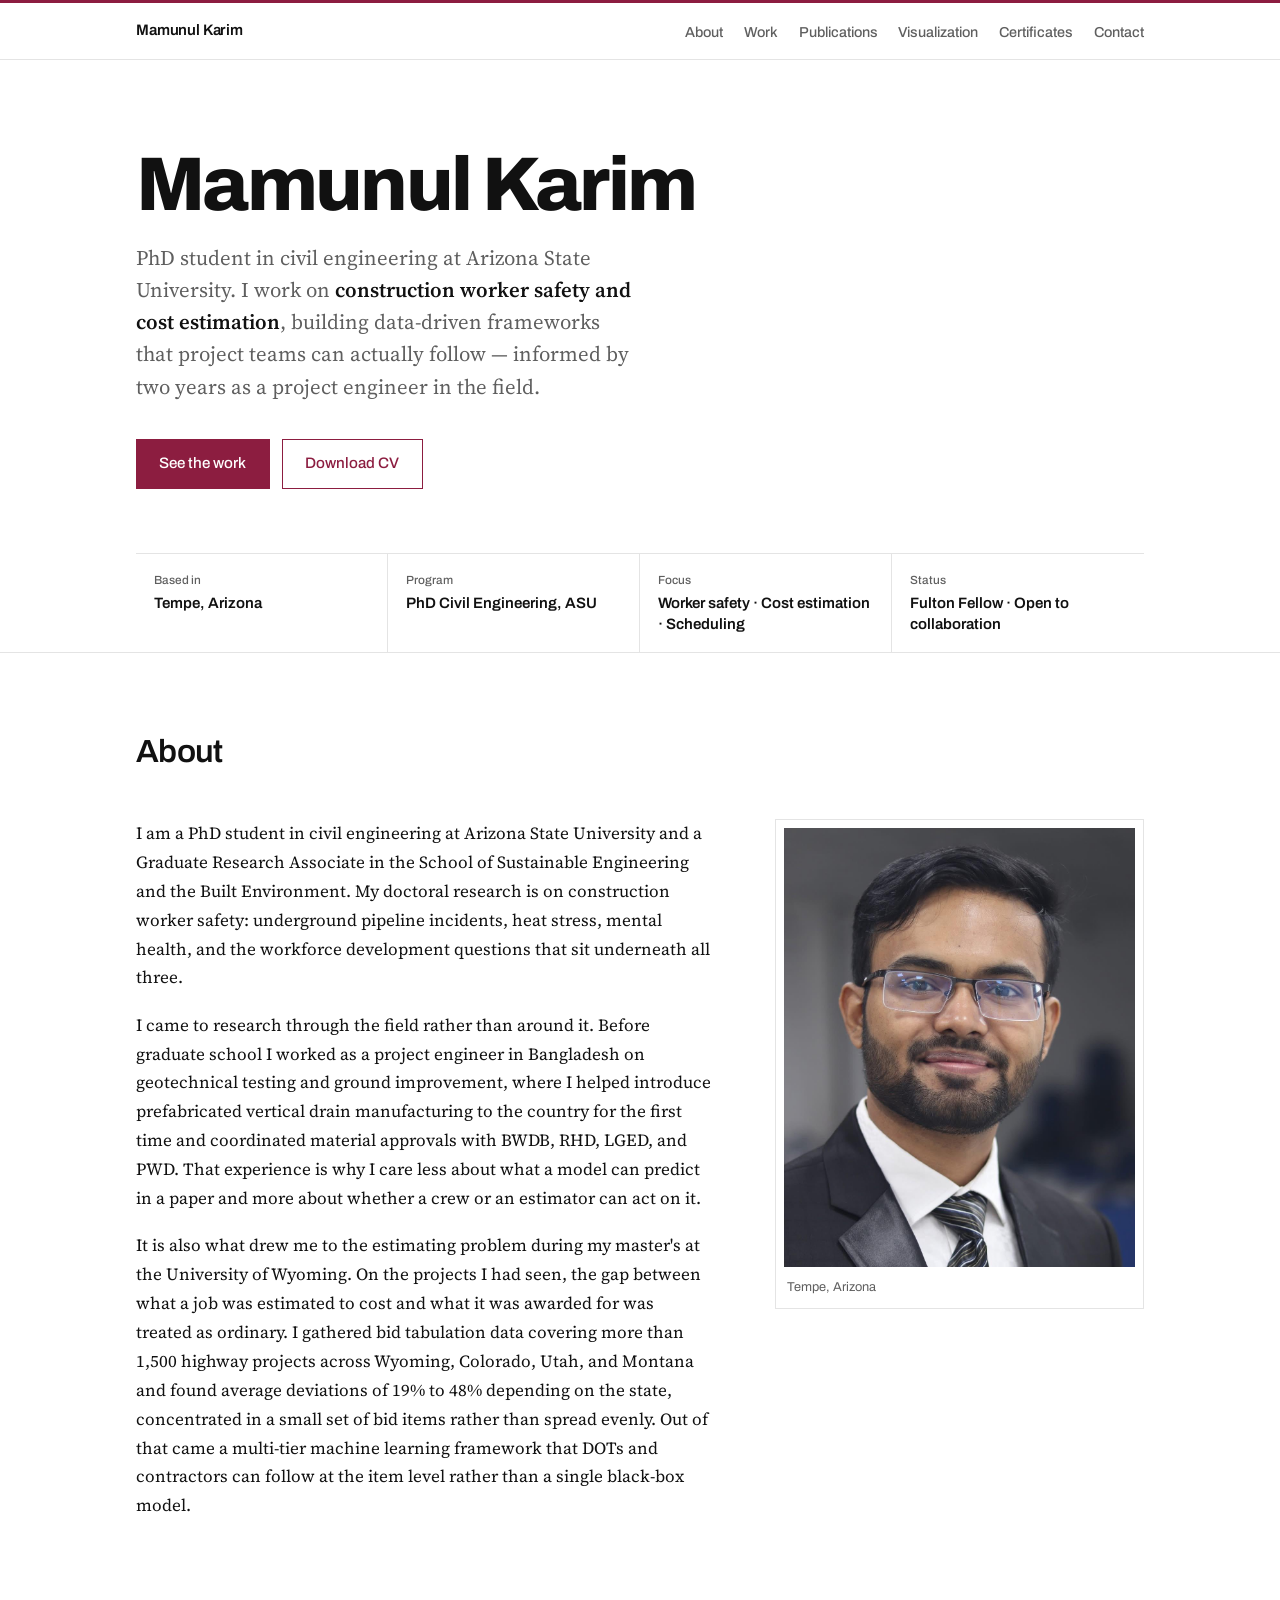
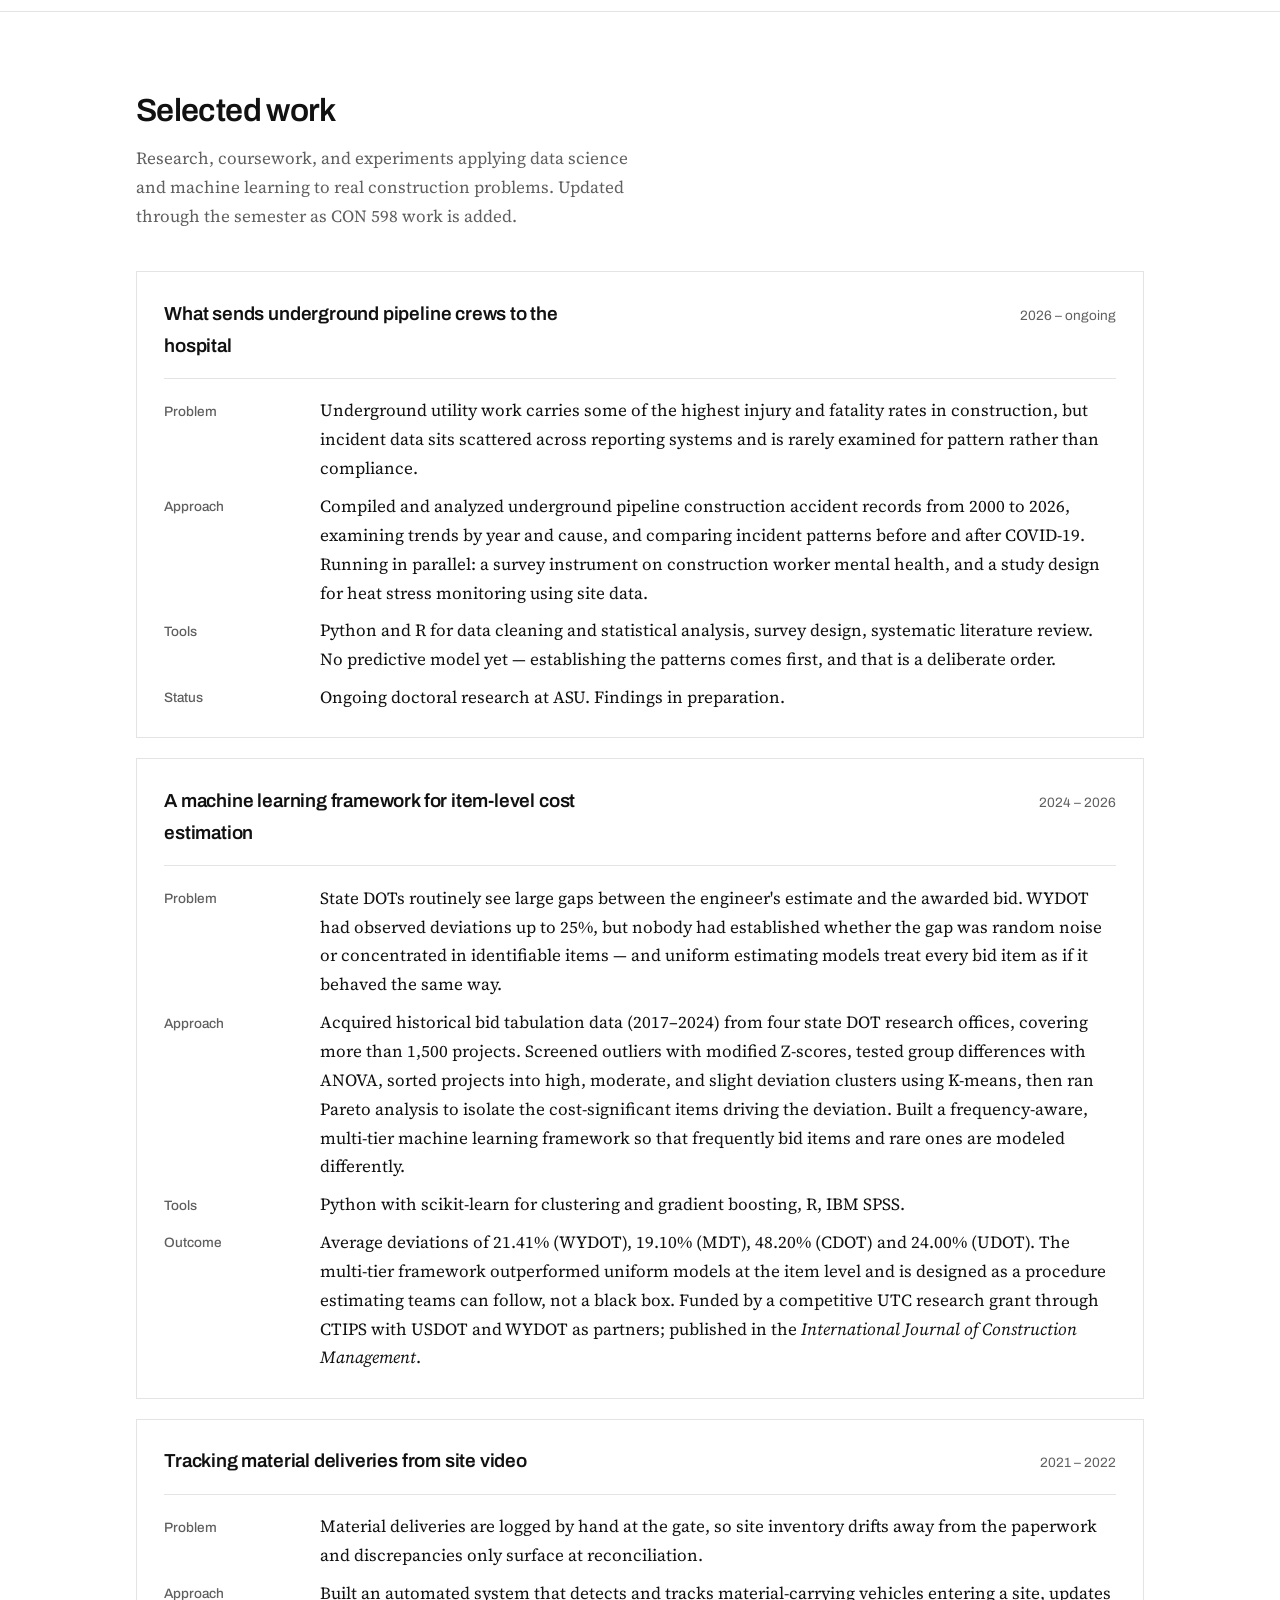
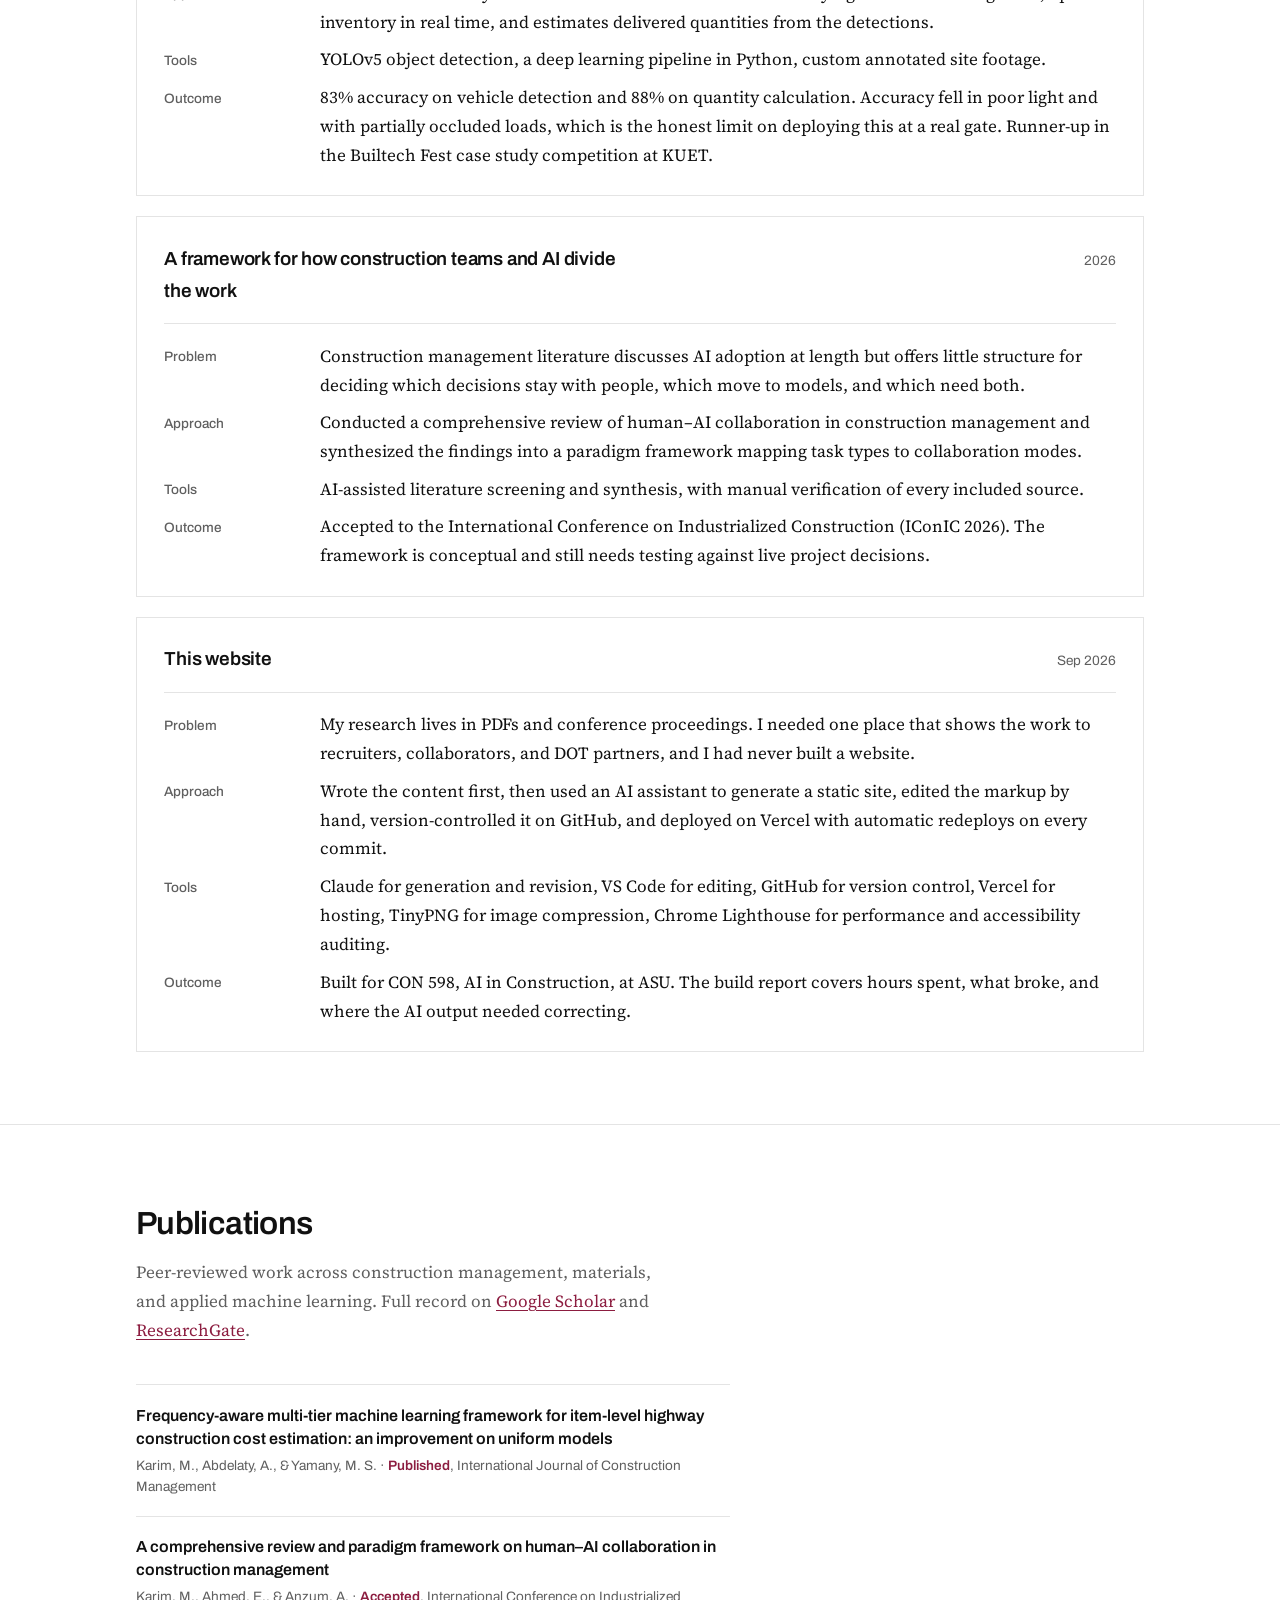
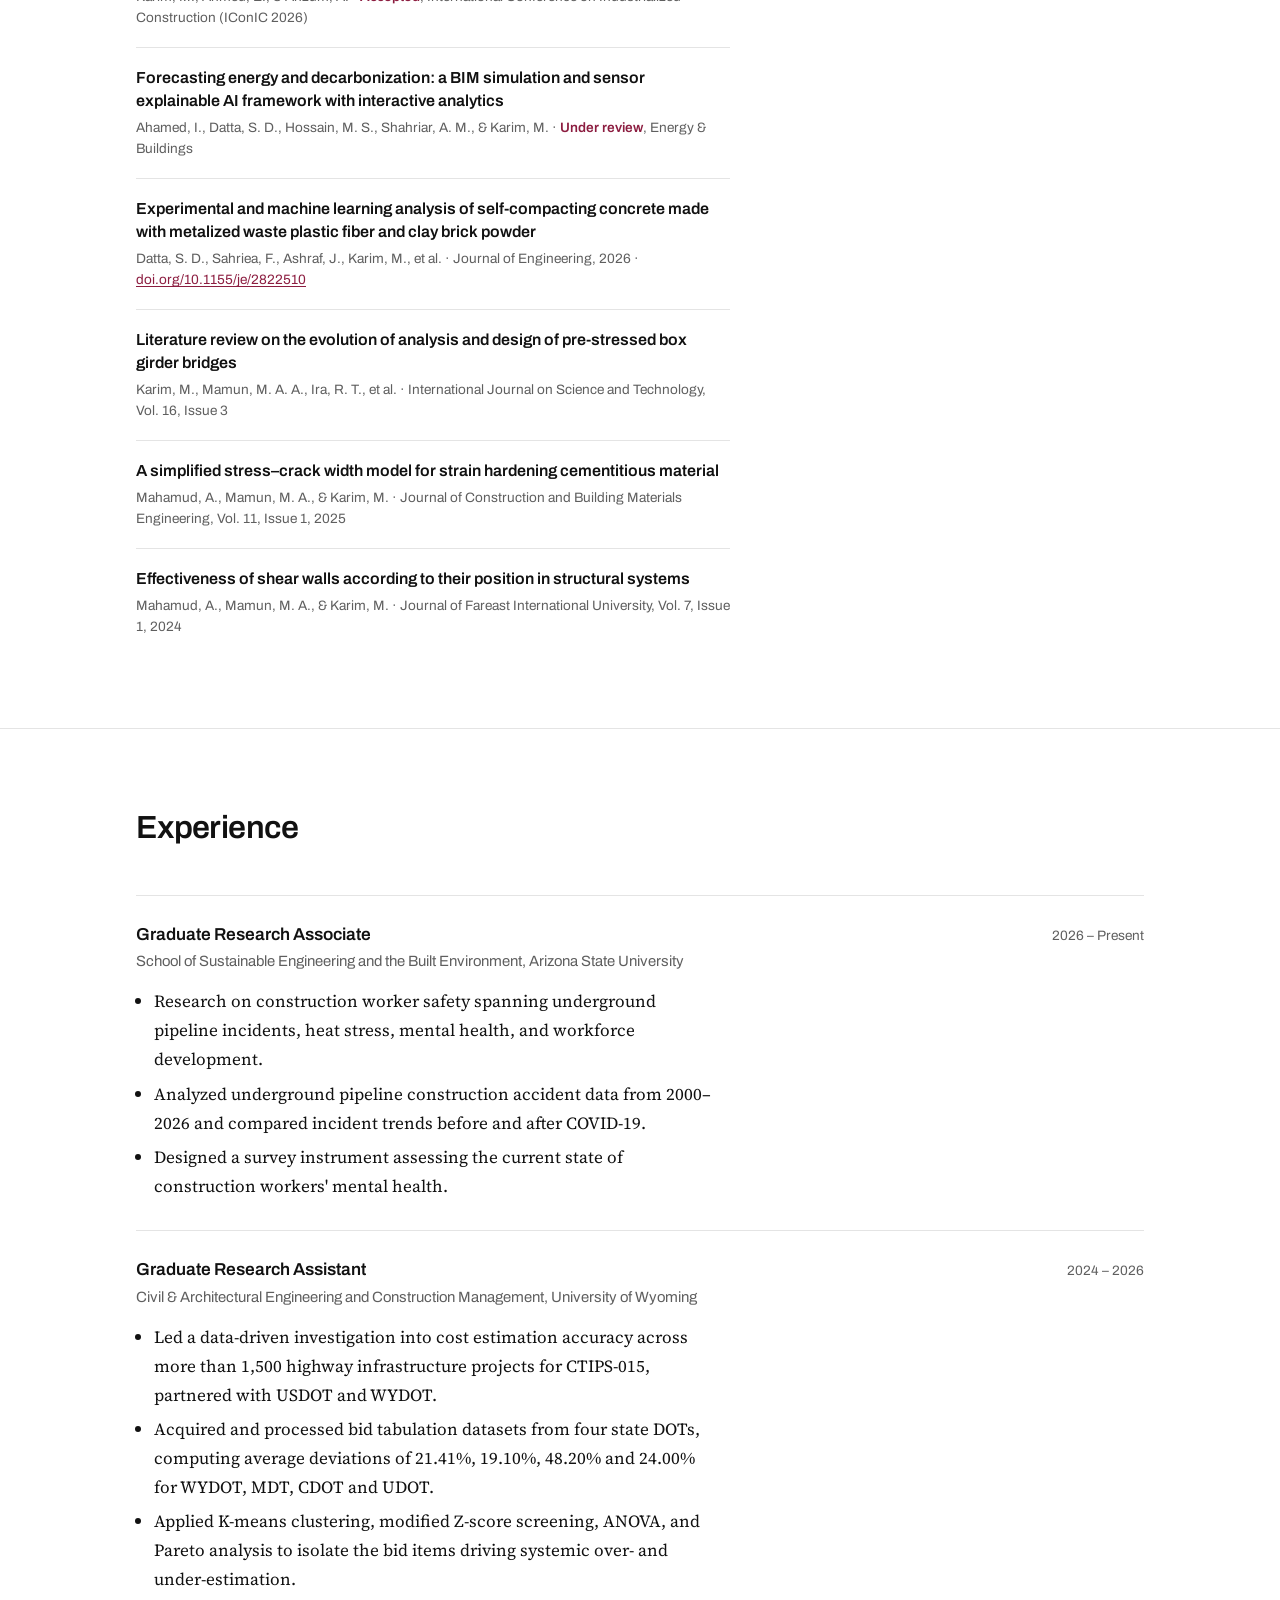
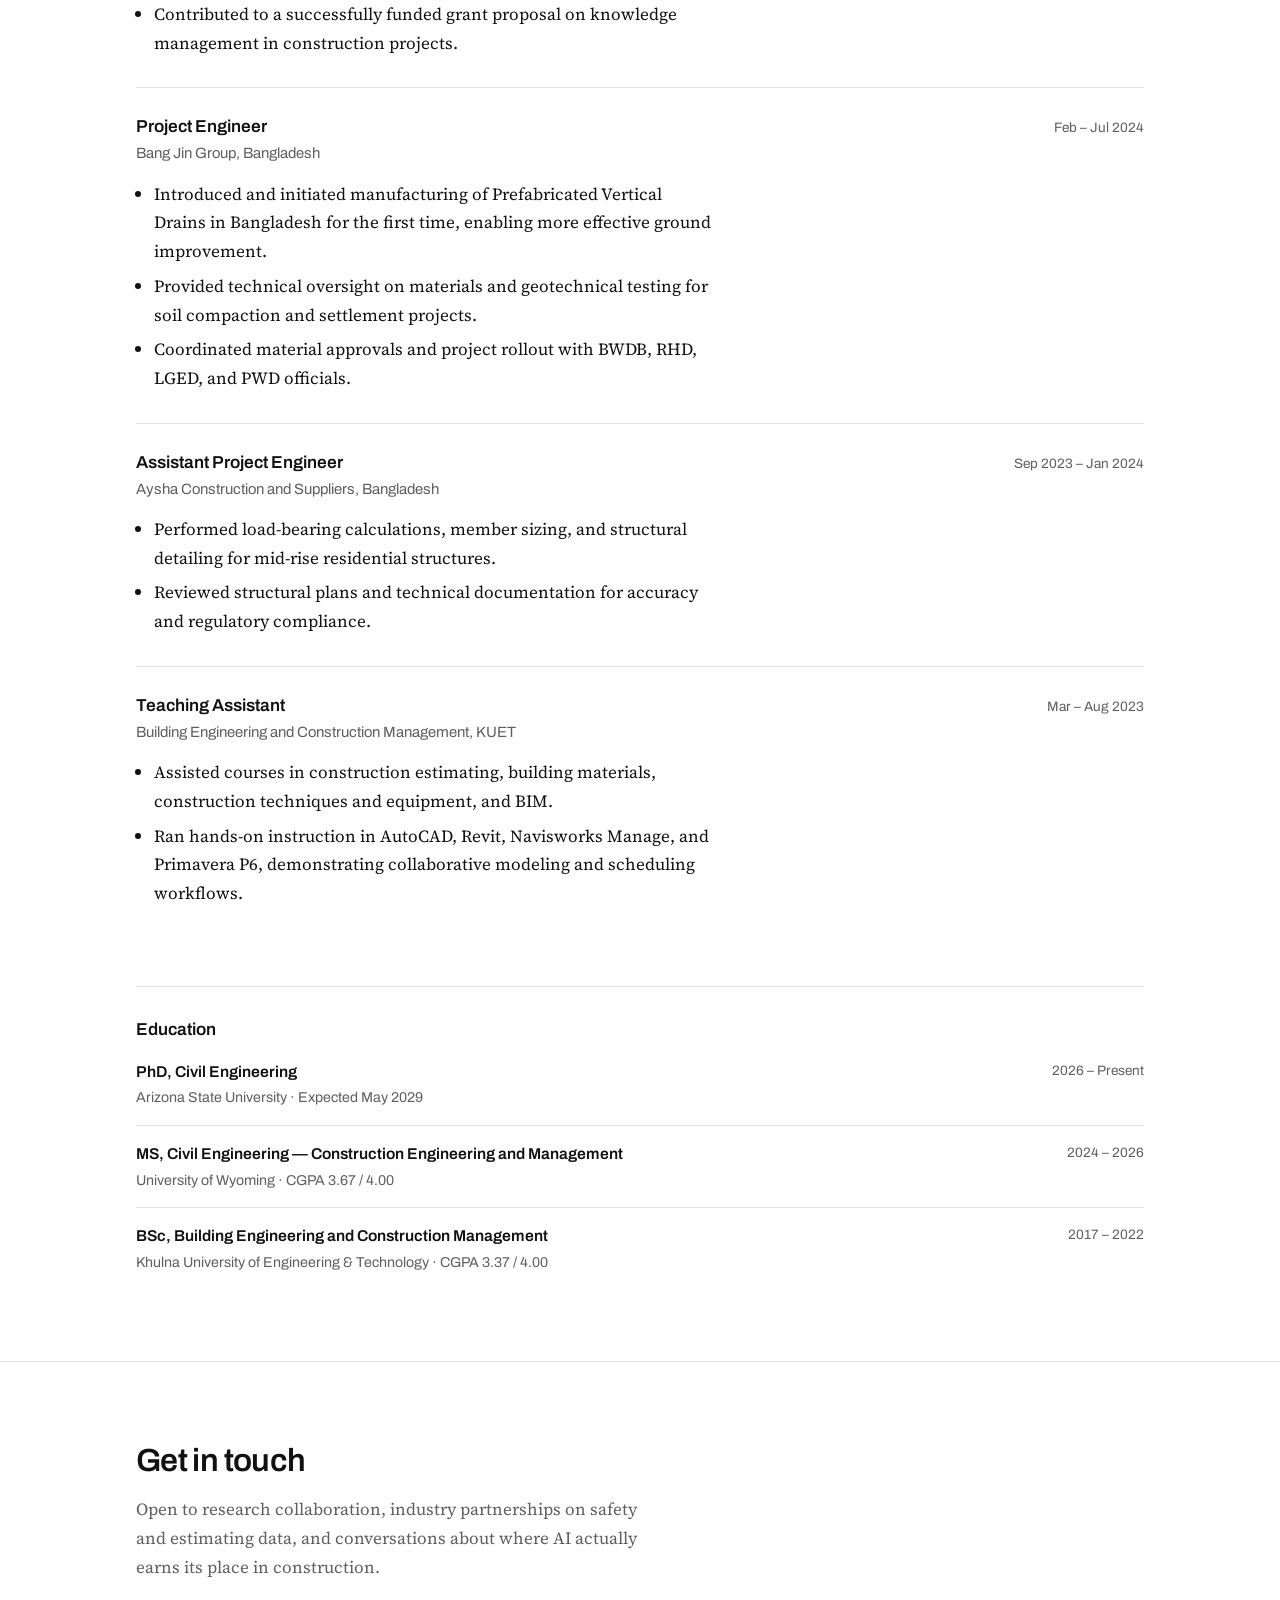
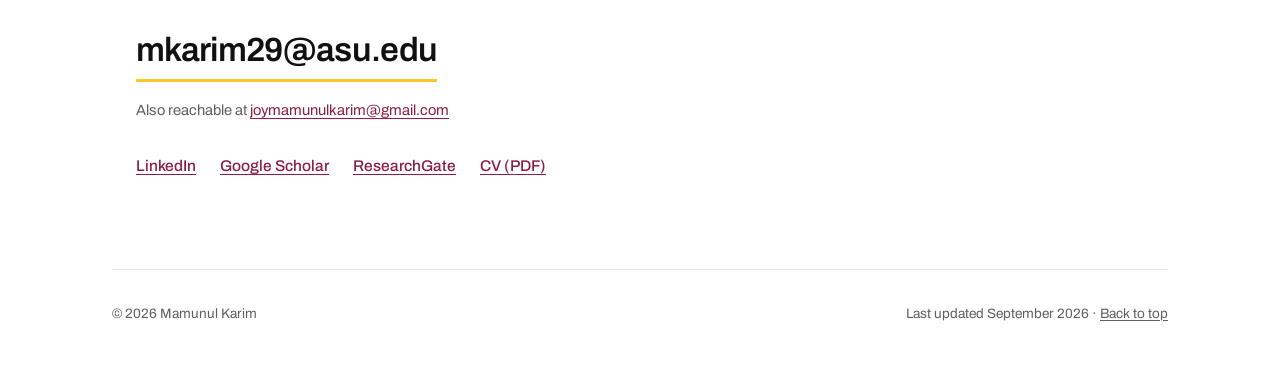
==== index.html @ 6bf2b96e "Initial site" ====
<!DOCTYPE html>
<html lang="en">
<head>
<meta charset="utf-8">
<meta name="viewport" content="width=device-width, initial-scale=1">

<title>Mamunul Karim — AI in Construction</title>
<meta name="description" content="Mamunul Karim is a PhD student in civil engineering at Arizona State University working on construction worker safety, cost estimation, and applied machine learning.">

<meta property="og:title" content="Mamunul Karim — AI in Construction">
<meta property="og:description" content="PhD student at Arizona State University. Construction worker safety, cost estimation, and applied machine learning.">
<meta property="og:type" content="website">

<link rel="icon" href="data:image/svg+xml,<svg xmlns='http://www.w3.org/2000/svg' viewBox='0 0 32 32'><rect width='32' height='32' fill='%238C1D40'/><text x='16' y='22' font-family='Helvetica,Arial' font-size='15' font-weight='700' fill='%23FFC627' text-anchor='middle'>MK</text></svg>">

<link rel="preconnect" href="https://fonts.googleapis.com">
<link rel="preconnect" href="https://fonts.gstatic.com" crossorigin>
<link href="https://fonts.googleapis.com/css2?family=Archivo:wght@400;500;600;800&family=Source+Serif+4:opsz,wght@8..60,400;8..60,600&display=swap" rel="stylesheet">
<link rel="stylesheet" href="style.css">
</head>

<body>
<div class="topbar"></div>
<a class="skip" href="#main">Skip to content</a>

<nav class="nav">
  <div class="wrap nav-in">
    <a class="nav-name" href="index.html">Mamunul Karim</a>
    <ul class="nav-links">
      <li class="nav-hide-sm"><a href="#about">About</a></li>
      <li><a href="#work">Work</a></li>
      <li class="nav-hide-sm"><a href="#publications">Publications</a></li>
      <li><a href="visualization.html">Visualization</a></li>
      <li><a href="certificates.html">Certificates</a></li>
      <li><a href="#contact">Contact</a></li>
    </ul>
  </div>
</nav>

<main id="main">

<header class="hero" id="top">
  <div class="wrap">
    <h1>Mamunul Karim</h1>
    <p class="lede">
      PhD student in civil engineering at Arizona State University. I work on
      <strong>construction worker safety and cost estimation</strong>, building
      data-driven frameworks that project teams can actually follow — informed by two
      years as a project engineer in the field.
    </p>
    <div class="btns">
      <a class="btn btn-solid" href="#work">See the work</a>
      <a class="btn btn-line" href="cv.pdf">Download CV</a>
    </div>
  </div>
  <div class="wrap">
    <div class="titleblock">
      <div class="tb"><span class="k">Based in</span><span class="v">Tempe, Arizona</span></div>
      <div class="tb"><span class="k">Program</span><span class="v">PhD Civil Engineering, ASU</span></div>
      <div class="tb"><span class="k">Focus</span><span class="v">Worker safety · Cost estimation · Scheduling</span></div>
      <div class="tb"><span class="k">Status</span><span class="v">Fulton Fellow · Open to collaboration</span></div>
    </div>
  </div>
</header>

<section class="sec" id="about">
  <div class="wrap">
    <div class="sec-head">
      <h2>About</h2>
    </div>
    <div class="about-grid">
      <div class="prose">
        <p>I am a PhD student in civil engineering at Arizona State University and a Graduate Research Associate in the School of Sustainable Engineering and the Built Environment. My doctoral research is on construction worker safety: underground pipeline incidents, heat stress, mental health, and the workforce development questions that sit underneath all three.</p>

        <p>I came to research through the field rather than around it. Before graduate school I worked as a project engineer in Bangladesh on geotechnical testing and ground improvement, where I helped introduce prefabricated vertical drain manufacturing to the country for the first time and coordinated material approvals with BWDB, RHD, LGED, and PWD. That experience is why I care less about what a model can predict in a paper and more about whether a crew or an estimator can act on it.</p>

        <p>It is also what drew me to the estimating problem during my master's at the University of Wyoming. On the projects I had seen, the gap between what a job was estimated to cost and what it was awarded for was treated as ordinary. I gathered bid tabulation data covering more than 1,500 highway projects across Wyoming, Colorado, Utah, and Montana and found average deviations of 19% to 48% depending on the state, concentrated in a small set of bid items rather than spread evenly. Out of that came a multi-tier machine learning framework that DOTs and contractors can follow at the item level rather than a single black-box model.</p>
      </div>
      <figure class="portrait">
        <img src="headshot.jpg" alt="Portrait of Mamunul Karim">
        <figcaption>Tempe, Arizona</figcaption>
      </figure>
    </div>
  </div>
</section>

<section class="sec" id="work">
  <div class="wrap">
    <div class="sec-head">
      <h2>Selected work</h2>
      <p>Research, coursework, and experiments applying data science and machine learning to real construction problems. Updated through the semester as CON 598 work is added.</p>
    </div>

    <div class="sheets">

      <article class="sheet">
        <div class="sheet-top">
          <h3>What sends underground pipeline crews to the hospital</h3>
          <span class="when">2026 – ongoing</span>
        </div>
        <dl class="spec">
          <dt>Problem</dt>
          <dd>Underground utility work carries some of the highest injury and fatality rates in construction, but incident data sits scattered across reporting systems and is rarely examined for pattern rather than compliance.</dd>
          <dt>Approach</dt>
          <dd>Compiled and analyzed underground pipeline construction accident records from 2000 to 2026, examining trends by year and cause, and comparing incident patterns before and after COVID-19. Running in parallel: a survey instrument on construction worker mental health, and a study design for heat stress monitoring using site data.</dd>
          <dt>Tools</dt>
          <dd>Python and R for data cleaning and statistical analysis, survey design, systematic literature review. No predictive model yet — establishing the patterns comes first, and that is a deliberate order.</dd>
          <dt>Status</dt>
          <dd>Ongoing doctoral research at ASU. Findings in preparation.</dd>
        </dl>
      </article>

      <article class="sheet">
        <div class="sheet-top">
          <h3>A machine learning framework for item-level cost estimation</h3>
          <span class="when">2024 – 2026</span>
        </div>
        <dl class="spec">
          <dt>Problem</dt>
          <dd>State DOTs routinely see large gaps between the engineer's estimate and the awarded bid. WYDOT had observed deviations up to 25%, but nobody had established whether the gap was random noise or concentrated in identifiable items — and uniform estimating models treat every bid item as if it behaved the same way.</dd>
          <dt>Approach</dt>
          <dd>Acquired historical bid tabulation data (2017–2024) from four state DOT research offices, covering more than 1,500 projects. Screened outliers with modified Z-scores, tested group differences with ANOVA, sorted projects into high, moderate, and slight deviation clusters using K-means, then ran Pareto analysis to isolate the cost-significant items driving the deviation. Built a frequency-aware, multi-tier machine learning framework so that frequently bid items and rare ones are modeled differently.</dd>
          <dt>Tools</dt>
          <dd>Python with scikit-learn for clustering and gradient boosting, R, IBM SPSS.</dd>
          <dt>Outcome</dt>
          <dd>Average deviations of 21.41% (WYDOT), 19.10% (MDT), 48.20% (CDOT) and 24.00% (UDOT). The multi-tier framework outperformed uniform models at the item level and is designed as a procedure estimating teams can follow, not a black box. Funded by a competitive UTC research grant through CTIPS with USDOT and WYDOT as partners; published in the <i>International Journal of Construction Management</i>.</dd>
        </dl>
      </article>

      <article class="sheet">
        <div class="sheet-top">
          <h3>Tracking material deliveries from site video</h3>
          <span class="when">2021 – 2022</span>
        </div>
        <dl class="spec">
          <dt>Problem</dt>
          <dd>Material deliveries are logged by hand at the gate, so site inventory drifts away from the paperwork and discrepancies only surface at reconciliation.</dd>
          <dt>Approach</dt>
          <dd>Built an automated system that detects and tracks material-carrying vehicles entering a site, updates inventory in real time, and estimates delivered quantities from the detections.</dd>
          <dt>Tools</dt>
          <dd>YOLOv5 object detection, a deep learning pipeline in Python, custom annotated site footage.</dd>
          <dt>Outcome</dt>
          <dd>83% accuracy on vehicle detection and 88% on quantity calculation. Accuracy fell in poor light and with partially occluded loads, which is the honest limit on deploying this at a real gate. Runner-up in the Builtech Fest case study competition at KUET.</dd>
        </dl>
      </article>

      <article class="sheet">
        <div class="sheet-top">
          <h3>A framework for how construction teams and AI divide the work</h3>
          <span class="when">2026</span>
        </div>
        <dl class="spec">
          <dt>Problem</dt>
          <dd>Construction management literature discusses AI adoption at length but offers little structure for deciding which decisions stay with people, which move to models, and which need both.</dd>
          <dt>Approach</dt>
          <dd>Conducted a comprehensive review of human–AI collaboration in construction management and synthesized the findings into a paradigm framework mapping task types to collaboration modes.</dd>
          <dt>Tools</dt>
          <dd>AI-assisted literature screening and synthesis, with manual verification of every included source.</dd>
          <dt>Outcome</dt>
          <dd>Accepted to the International Conference on Industrialized Construction (IConIC 2026). The framework is conceptual and still needs testing against live project decisions.</dd>
        </dl>
      </article>

      <article class="sheet">
        <div class="sheet-top">
          <h3>This website</h3>
          <span class="when">Sep 2026</span>
        </div>
        <dl class="spec">
          <dt>Problem</dt>
          <dd>My research lives in PDFs and conference proceedings. I needed one place that shows the work to recruiters, collaborators, and DOT partners, and I had never built a website.</dd>
          <dt>Approach</dt>
          <dd>Wrote the content first, then used an AI assistant to generate a static site, edited the markup by hand, version-controlled it on GitHub, and deployed on Vercel with automatic redeploys on every commit.</dd>
          <dt>Tools</dt>
          <dd>Claude for generation and revision, VS Code for editing, GitHub for version control, Vercel for hosting, TinyPNG for image compression, Chrome Lighthouse for performance and accessibility auditing.</dd>
          <dt>Outcome</dt>
          <dd>Built for CON 598, AI in Construction, at ASU. The build report covers hours spent, what broke, and where the AI output needed correcting.</dd>
        </dl>
      </article>

    </div>
  </div>
</section>

<section class="sec" id="publications">
  <div class="wrap">
    <div class="sec-head">
      <h2>Publications</h2>
      <p>Peer-reviewed work across construction management, materials, and applied machine learning. Full record on <a href="https://scholar.google.com/citations?user=-OOu81kAAAAJ&amp;hl=en">Google Scholar</a> and <a href="https://www.researchgate.net/profile/Mamunul-Karim">ResearchGate</a>.</p>
    </div>

    <div class="pub">
      <h3>Frequency-aware multi-tier machine learning framework for item-level highway construction cost estimation: an improvement on uniform models</h3>
      <div class="meta">Karim, M., Abdelaty, A., &amp; Yamany, M. S. · <span class="status">Published</span>, International Journal of Construction Management</div>
    </div>

    <div class="pub">
      <h3>A comprehensive review and paradigm framework on human–AI collaboration in construction management</h3>
      <div class="meta">Karim, M., Ahmed, E., &amp; Anzum, A. · <span class="status">Accepted</span>, International Conference on Industrialized Construction (IConIC 2026)</div>
    </div>

    <div class="pub">
      <h3>Forecasting energy and decarbonization: a BIM simulation and sensor explainable AI framework with interactive analytics</h3>
      <div class="meta">Ahamed, I., Datta, S. D., Hossain, M. S., Shahriar, A. M., &amp; Karim, M. · <span class="status">Under review</span>, Energy &amp; Buildings</div>
    </div>

    <div class="pub">
      <h3>Experimental and machine learning analysis of self-compacting concrete made with metalized waste plastic fiber and clay brick powder</h3>
      <div class="meta">Datta, S. D., Sahriea, F., Ashraf, J., Karim, M., et al. · Journal of Engineering, 2026 · <a href="https://doi.org/10.1155/je/2822510">doi.org/10.1155/je/2822510</a></div>
    </div>

    <div class="pub">
      <h3>Literature review on the evolution of analysis and design of pre-stressed box girder bridges</h3>
      <div class="meta">Karim, M., Mamun, M. A. A., Ira, R. T., et al. · International Journal on Science and Technology, Vol. 16, Issue 3</div>
    </div>

    <div class="pub">
      <h3>A simplified stress–crack width model for strain hardening cementitious material</h3>
      <div class="meta">Mahamud, A., Mamun, M. A., &amp; Karim, M. · Journal of Construction and Building Materials Engineering, Vol. 11, Issue 1, 2025</div>
    </div>

    <div class="pub">
      <h3>Effectiveness of shear walls according to their position in structural systems</h3>
      <div class="meta">Mahamud, A., Mamun, M. A., &amp; Karim, M. · Journal of Fareast International University, Vol. 7, Issue 1, 2024</div>
    </div>
  </div>
</section>

<section class="sec" id="experience">
  <div class="wrap">
    <div class="sec-head">
      <h2>Experience</h2>
    </div>

    <div class="job">
      <div class="job-top">
        <div>
          <h3>Graduate Research Associate</h3>
          <div class="org">School of Sustainable Engineering and the Built Environment, Arizona State University</div>
        </div>
        <span class="when">2026 – Present</span>
      </div>
      <ul>
        <li>Research on construction worker safety spanning underground pipeline incidents, heat stress, mental health, and workforce development.</li>
        <li>Analyzed underground pipeline construction accident data from 2000–2026 and compared incident trends before and after COVID-19.</li>
        <li>Designed a survey instrument assessing the current state of construction workers' mental health.</li>
      </ul>
    </div>

    <div class="job">
      <div class="job-top">
        <div>
          <h3>Graduate Research Assistant</h3>
          <div class="org">Civil &amp; Architectural Engineering and Construction Management, University of Wyoming</div>
        </div>
        <span class="when">2024 – 2026</span>
      </div>
      <ul>
        <li>Led a data-driven investigation into cost estimation accuracy across more than 1,500 highway infrastructure projects for CTIPS-015, partnered with USDOT and WYDOT.</li>
        <li>Acquired and processed bid tabulation datasets from four state DOTs, computing average deviations of 21.41%, 19.10%, 48.20% and 24.00% for WYDOT, MDT, CDOT and UDOT.</li>
        <li>Applied K-means clustering, modified Z-score screening, ANOVA, and Pareto analysis to isolate the bid items driving systemic over- and under-estimation.</li>
        <li>Contributed to a successfully funded grant proposal on knowledge management in construction projects.</li>
      </ul>
    </div>

    <div class="job">
      <div class="job-top">
        <div>
          <h3>Project Engineer</h3>
          <div class="org">Bang Jin Group, Bangladesh</div>
        </div>
        <span class="when">Feb – Jul 2024</span>
      </div>
      <ul>
        <li>Introduced and initiated manufacturing of Prefabricated Vertical Drains in Bangladesh for the first time, enabling more effective ground improvement.</li>
        <li>Provided technical oversight on materials and geotechnical testing for soil compaction and settlement projects.</li>
        <li>Coordinated material approvals and project rollout with BWDB, RHD, LGED, and PWD officials.</li>
      </ul>
    </div>

    <div class="job">
      <div class="job-top">
        <div>
          <h3>Assistant Project Engineer</h3>
          <div class="org">Aysha Construction and Suppliers, Bangladesh</div>
        </div>
        <span class="when">Sep 2023 – Jan 2024</span>
      </div>
      <ul>
        <li>Performed load-bearing calculations, member sizing, and structural detailing for mid-rise residential structures.</li>
        <li>Reviewed structural plans and technical documentation for accuracy and regulatory compliance.</li>
      </ul>
    </div>

    <div class="job">
      <div class="job-top">
        <div>
          <h3>Teaching Assistant</h3>
          <div class="org">Building Engineering and Construction Management, KUET</div>
        </div>
        <span class="when">Mar – Aug 2023</span>
      </div>
      <ul>
        <li>Assisted courses in construction estimating, building materials, construction techniques and equipment, and BIM.</li>
        <li>Ran hands-on instruction in AutoCAD, Revit, Navisworks Manage, and Primavera P6, demonstrating collaborative modeling and scheduling workflows.</li>
      </ul>
    </div>

    <div class="edu">
      <h3 class="edu-title">Education</h3>

      <div class="deg">
        <div>
          <p class="d-name">PhD, Civil Engineering</p>
          <div class="d-org">Arizona State University · Expected May 2029</div>
        </div>
        <span class="when">2026 – Present</span>
      </div>

      <div class="deg">
        <div>
          <p class="d-name">MS, Civil Engineering — Construction Engineering and Management</p>
          <div class="d-org">University of Wyoming · CGPA 3.67 / 4.00</div>
        </div>
        <span class="when">2024 – 2026</span>
      </div>

      <div class="deg">
        <div>
          <p class="d-name">BSc, Building Engineering and Construction Management</p>
          <div class="d-org">Khulna University of Engineering &amp; Technology · CGPA 3.37 / 4.00</div>
        </div>
        <span class="when">2017 – 2022</span>
      </div>
    </div>
  </div>
</section>

<section class="sec" id="contact">
  <div class="wrap">
    <div class="sec-head">
      <h2>Get in touch</h2>
      <p>Open to research collaboration, industry partnerships on safety and estimating data, and conversations about where AI actually earns its place in construction.</p>
    </div>
    <a class="mail" href="mailto:mkarim29@asu.edu">mkarim29@asu.edu</a>
    <p class="alt-mail">Also reachable at <a href="mailto:joymamunulkarim@gmail.com">joymamunulkarim@gmail.com</a></p>
    <ul class="links">
      <li><a href="https://www.linkedin.com/in/mamunul-karim-civil/">LinkedIn</a></li>
      <li><a href="https://scholar.google.com/citations?user=-OOu81kAAAAJ&amp;hl=en">Google Scholar</a></li>
      <li><a href="https://www.researchgate.net/profile/Mamunul-Karim">ResearchGate</a></li>
      <li><a href="cv.pdf">CV (PDF)</a></li>
    </ul>
  </div>
</section>

</main>

<footer class="wrap foot">
  <span>© 2026 Mamunul Karim</span>
  <span>Last updated September 2026 · <a href="#top">Back to top</a></span>
</footer>

</body>
</html>
---- style.css ----
/* ============================================================
   Mamunul Karim — shared stylesheet
   Palette: ASU maroon, ASU gold, white, black.
   Change the six values below to restyle the entire site.
   ============================================================ */
:root{
  --paper:#FFFFFF;
  --ink:#111111;
  --slate:#5F5F5F;
  --rule:#E4E4E4;
  --maroon:#8C1D40;
  --gold:#FFC627;
  --wrap:66rem;
}

*{box-sizing:border-box;}
html{scroll-behavior:smooth;}
body{
  margin:0;
  background:var(--paper);
  color:var(--ink);
  font-family:"Source Serif 4",Georgia,serif;
  font-size:1.0625rem;
  line-height:1.7;
  -webkit-font-smoothing:antialiased;
}
h1,h2,h3,.sans{font-family:Archivo,"Helvetica Neue",Arial,sans-serif;}
a{color:var(--maroon);text-underline-offset:.18em;text-decoration-thickness:1px;}
a:hover{color:var(--ink);}
:focus-visible{outline:2px solid var(--maroon);outline-offset:3px;}
img{max-width:100%;height:auto;display:block;}

.wrap{width:100%;max-width:var(--wrap);margin:0 auto;padding:0 1.5rem;}
.topbar{height:3px;background:var(--maroon);}

.skip{position:absolute;left:-9999px;}
.skip:focus{left:1rem;top:1rem;position:fixed;z-index:99;background:var(--ink);color:#fff;padding:.6rem 1rem;}

/* ---------- NAV ---------- */
.nav{
  position:sticky;top:0;z-index:50;
  background:rgba(255,255,255,.94);
  backdrop-filter:blur(6px);
  border-bottom:1px solid var(--rule);
}
.nav-in{display:flex;align-items:center;justify-content:space-between;gap:1rem;height:3.5rem;}
.nav-name{font-family:Archivo;font-weight:600;font-size:.95rem;letter-spacing:-.01em;text-decoration:none;color:var(--ink);}
.nav-name:hover{color:var(--maroon);}
.nav-links{display:flex;gap:1.3rem;list-style:none;margin:0;padding:0;}
.nav-links a{font-family:Archivo;font-weight:500;font-size:.9rem;text-decoration:none;color:var(--slate);}
.nav-links a:hover{color:var(--ink);}
.nav-links a.here{color:var(--ink);border-bottom:2px solid var(--gold);padding-bottom:2px;}
@media (max-width:760px){
  .nav-links{gap:1rem;}
  .nav-hide-sm{display:none;}
}

/* ---------- HERO ---------- */
.hero{padding:5.5rem 0 0;border-bottom:1px solid var(--rule);}
.hero h1{
  font-weight:800;
  font-size:clamp(2.7rem,8vw,4.75rem);
  line-height:.98;
  letter-spacing:-.035em;
  margin:0 0 1.2rem;
  max-width:14ch;
}
.lede{font-size:clamp(1.08rem,2.1vw,1.3rem);line-height:1.55;max-width:50ch;color:var(--slate);margin:0 0 2.25rem;}
.lede strong{color:var(--ink);font-weight:600;}
.btns{display:flex;flex-wrap:wrap;gap:.75rem;margin-bottom:4rem;}
.btn{font-family:Archivo;font-weight:500;font-size:.95rem;padding:.7rem 1.4rem;text-decoration:none;border:1px solid var(--maroon);}
.btn-solid{background:var(--maroon);color:#fff;}
.btn-solid:hover{background:var(--gold);border-color:var(--gold);color:var(--ink);}
.btn-line{color:var(--maroon);}
.btn-line:hover{background:var(--maroon);color:#fff;}

/* Title block — borrowed from the corner of a drawing sheet */
.titleblock{display:grid;grid-template-columns:repeat(4,1fr);border-top:1px solid var(--rule);}
.tb{padding:1rem 1.1rem 1.1rem;border-right:1px solid var(--rule);}
.tb:last-child{border-right:0;}
.tb .k{font-family:Archivo;font-weight:500;font-size:.74rem;color:var(--slate);display:block;margin-bottom:.2rem;}
.tb .v{font-family:Archivo;font-weight:600;font-size:.94rem;line-height:1.35;display:block;}
@media (max-width:780px){
  .titleblock{grid-template-columns:1fr 1fr;}
  .tb{border-bottom:1px solid var(--rule);}
  .tb:nth-child(2n){border-right:0;}
  .tb:nth-last-child(-n+2){border-bottom:0;}
}

/* ---------- PAGE HEADER (subpages) ---------- */
.page-head{padding:4.5rem 0 3rem;border-bottom:1px solid var(--rule);}
.page-head h1{font-size:clamp(2rem,5vw,3rem);font-weight:800;letter-spacing:-.03em;line-height:1.05;margin:0 0 .9rem;}
.page-head p{margin:0;color:var(--slate);max-width:58ch;}

/* ---------- SECTIONS ---------- */
.sec{padding:4.5rem 0;border-bottom:1px solid var(--rule);}
.sec:last-of-type{border-bottom:0;}
.sec-head{margin-bottom:2.5rem;}
.sec-head h2{font-size:clamp(1.5rem,3.2vw,2rem);font-weight:600;letter-spacing:-.02em;margin:0 0 .4rem;}
.sec-head p{margin:0;color:var(--slate);max-width:58ch;}
.prose{max-width:64ch;}
.prose p{margin:0 0 1.15rem;}

.about-grid{display:grid;grid-template-columns:minmax(0,1.6fr) minmax(0,1fr);gap:3rem;align-items:start;}
.portrait{border:1px solid var(--rule);padding:.5rem;margin:0;}
.portrait img{width:100%;aspect-ratio:4/5;object-fit:cover;}
.portrait figcaption{font-family:Archivo;font-size:.8rem;color:var(--slate);padding:.6rem .2rem .1rem;}
@media (max-width:820px){.about-grid{grid-template-columns:1fr;gap:2rem;}.portrait{max-width:19rem;}}

/* ---------- PROJECT SHEETS ---------- */
.sheets{display:grid;gap:1.25rem;}
.sheet{border:1px solid var(--rule);padding:1.6rem 1.7rem;}
.sheet-top{display:flex;justify-content:space-between;align-items:baseline;gap:1rem;flex-wrap:wrap;margin-bottom:1.1rem;padding-bottom:1rem;border-bottom:1px solid var(--rule);}
.sheet-top h3{margin:0;font-size:1.18rem;font-weight:600;letter-spacing:-.01em;max-width:42ch;}
.sheet-top .when{font-family:Archivo;font-size:.85rem;color:var(--slate);white-space:nowrap;}
.spec{display:grid;grid-template-columns:8.5rem minmax(0,1fr);gap:.55rem 1.25rem;margin:0;}
.spec dt{font-family:Archivo;font-weight:500;font-size:.85rem;color:var(--slate);padding-top:.22rem;}
.spec dd{margin:0;}
@media (max-width:640px){
  .sheet{padding:1.35rem;}
  .spec{grid-template-columns:1fr;gap:.15rem;}
  .spec dt{padding-top:.7rem;}
  .spec dt:first-of-type{padding-top:0;}
}

/* ---------- PUBLICATIONS ---------- */
.pub{padding:1.15rem 0;border-top:1px solid var(--rule);max-width:66ch;}
.pub:first-child{border-top:0;padding-top:0;}
.pub h3{margin:0 0 .3rem;font-size:1rem;font-weight:600;line-height:1.45;}
.pub .meta{font-family:Archivo;font-size:.85rem;color:var(--slate);line-height:1.55;}
.pub .meta .status{color:var(--maroon);font-weight:600;}

/* ---------- EXPERIENCE & EDUCATION ---------- */
.job{padding:1.5rem 0;border-top:1px solid var(--rule);}
.job:first-child{border-top:0;padding-top:0;}
.job-top{display:flex;justify-content:space-between;align-items:baseline;gap:1rem;flex-wrap:wrap;}
.job h3{margin:0;font-size:1.08rem;font-weight:600;}
.job .org{font-family:Archivo;font-size:.93rem;color:var(--slate);}
.job .when{font-family:Archivo;font-size:.85rem;color:var(--slate);white-space:nowrap;}
.job ul{margin:.8rem 0 0;padding-left:1.1rem;max-width:64ch;}
.job li{margin-bottom:.35rem;}

.edu{margin-top:3rem;border-top:1px solid var(--rule);}
.edu-title{font-family:Archivo;font-size:1.08rem;font-weight:600;margin:1.75rem 0 .9rem;}
.deg{padding:.95rem 0;border-top:1px solid var(--rule);display:flex;justify-content:space-between;gap:1rem;flex-wrap:wrap;}
.deg:first-of-type{border-top:0;padding-top:0;}
.deg .d-name{font-family:Archivo;font-weight:600;font-size:.98rem;margin:0;}
.deg .d-org{font-family:Archivo;font-size:.89rem;color:var(--slate);}
.deg .when{font-family:Archivo;font-size:.85rem;color:var(--slate);white-space:nowrap;}

/* ---------- GALLERY (visualization page) ---------- */
.gallery{display:grid;grid-template-columns:repeat(2,minmax(0,1fr));gap:1.5rem;}
.shot{margin:0;border:1px solid var(--rule);padding:.5rem;}
.shot img{width:100%;aspect-ratio:16/10;object-fit:cover;}
.shot figcaption{font-family:Archivo;font-size:.85rem;color:var(--slate);padding:.7rem .3rem .2rem;line-height:1.5;}
.shot figcaption b{color:var(--ink);font-weight:600;display:block;font-size:.92rem;margin-bottom:.1rem;}
@media (max-width:760px){.gallery{grid-template-columns:1fr;}}

.video-wrap{border:1px solid var(--rule);padding:.5rem;margin:0 0 1rem;}
.video-wrap video{width:100%;display:block;background:#000;}
.video-wrap iframe{width:100%;aspect-ratio:16/9;border:0;display:block;}
.video-note{font-family:Archivo;font-size:.85rem;color:var(--slate);margin:0;}

/* ---------- CERTIFICATES ---------- */
.certs{display:grid;grid-template-columns:repeat(3,minmax(0,1fr));gap:1.5rem;}
.cert{margin:0;border:1px solid var(--rule);padding:.5rem;}
.cert img{width:100%;aspect-ratio:4/3;object-fit:contain;background:#FAFAFA;}
.cert figcaption{padding:.7rem .3rem .2rem;}
.cert .c-name{font-family:Archivo;font-weight:600;font-size:.93rem;display:block;line-height:1.4;}
.cert .c-org{font-family:Archivo;font-size:.83rem;color:var(--slate);display:block;margin-top:.15rem;}
@media (max-width:900px){.certs{grid-template-columns:repeat(2,minmax(0,1fr));}}
@media (max-width:560px){.certs{grid-template-columns:1fr;}}

.awards{list-style:none;margin:0;padding:0;max-width:64ch;}
.awards li{padding:.85rem 0;border-top:1px solid var(--rule);}
.awards li:first-child{border-top:0;padding-top:0;}

/* ---------- CONTACT ---------- */
.mail{font-family:Archivo;font-weight:600;font-size:clamp(1.25rem,4vw,2.1rem);letter-spacing:-.02em;text-decoration:none;color:var(--ink);border-bottom:3px solid var(--gold);display:inline-block;word-break:break-word;}
.mail:hover{color:var(--maroon);border-color:var(--maroon);}
.alt-mail{font-family:Archivo;font-size:.92rem;color:var(--slate);margin:1rem 0 0;}
.links{display:flex;flex-wrap:wrap;gap:1.5rem;margin-top:1.75rem;list-style:none;padding:0;}
.links a{font-family:Archivo;font-weight:500;font-size:.97rem;}

/* ---------- FOOTER ---------- */
.foot{padding:2rem 0 3rem;font-family:Archivo;font-size:.85rem;color:var(--slate);display:flex;justify-content:space-between;gap:1rem;flex-wrap:wrap;border-top:1px solid var(--rule);}
.foot a{color:var(--slate);}

/* One page-load reveal, and nothing else. */
@keyframes rise{from{opacity:0;transform:translateY(10px);}to{opacity:1;transform:none;}}
.hero h1,.hero .lede,.hero .btns{animation:rise .55s ease-out both;}
.hero .lede{animation-delay:.07s;}
.hero .btns{animation-delay:.14s;}
@media (prefers-reduced-motion:reduce){
  html{scroll-behavior:auto;}
  .hero h1,.hero .lede,.hero .btns{animation:none;}
}
@media print{.nav,.btns,.topbar{display:none;}}
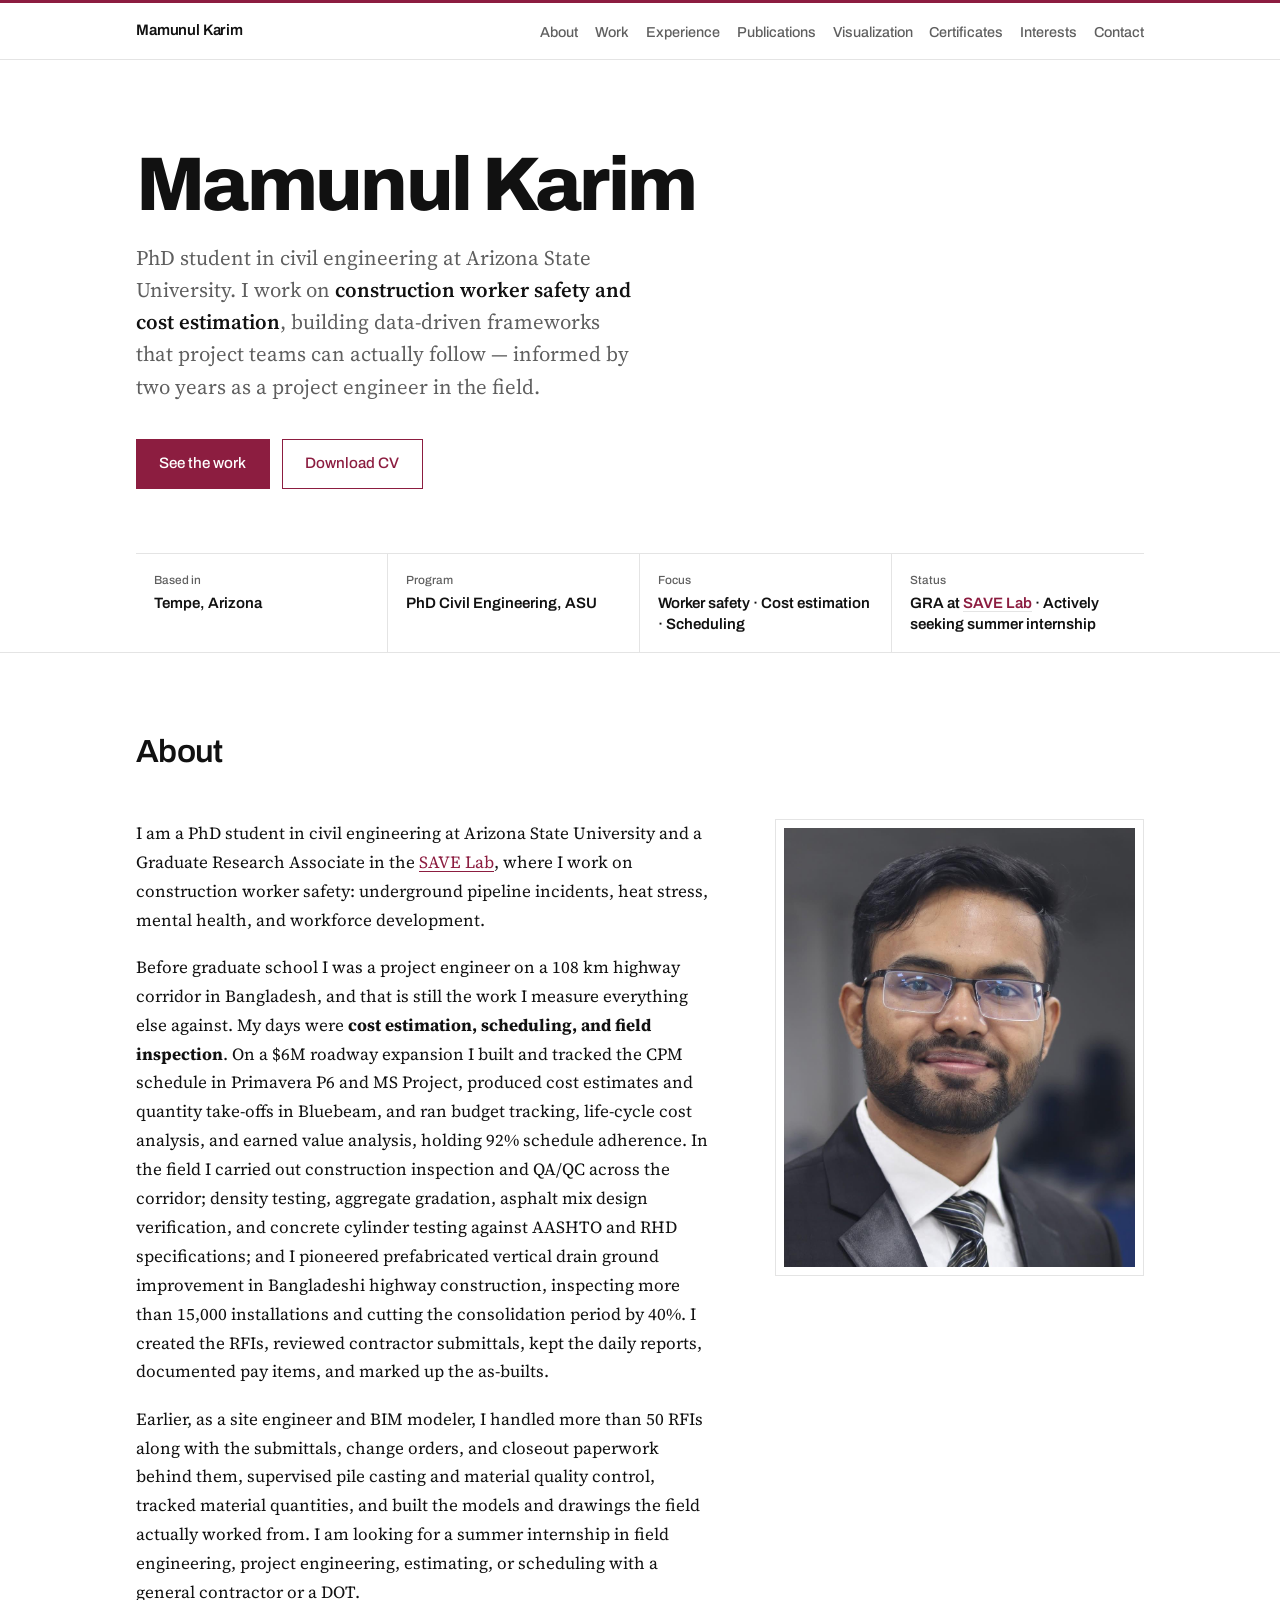
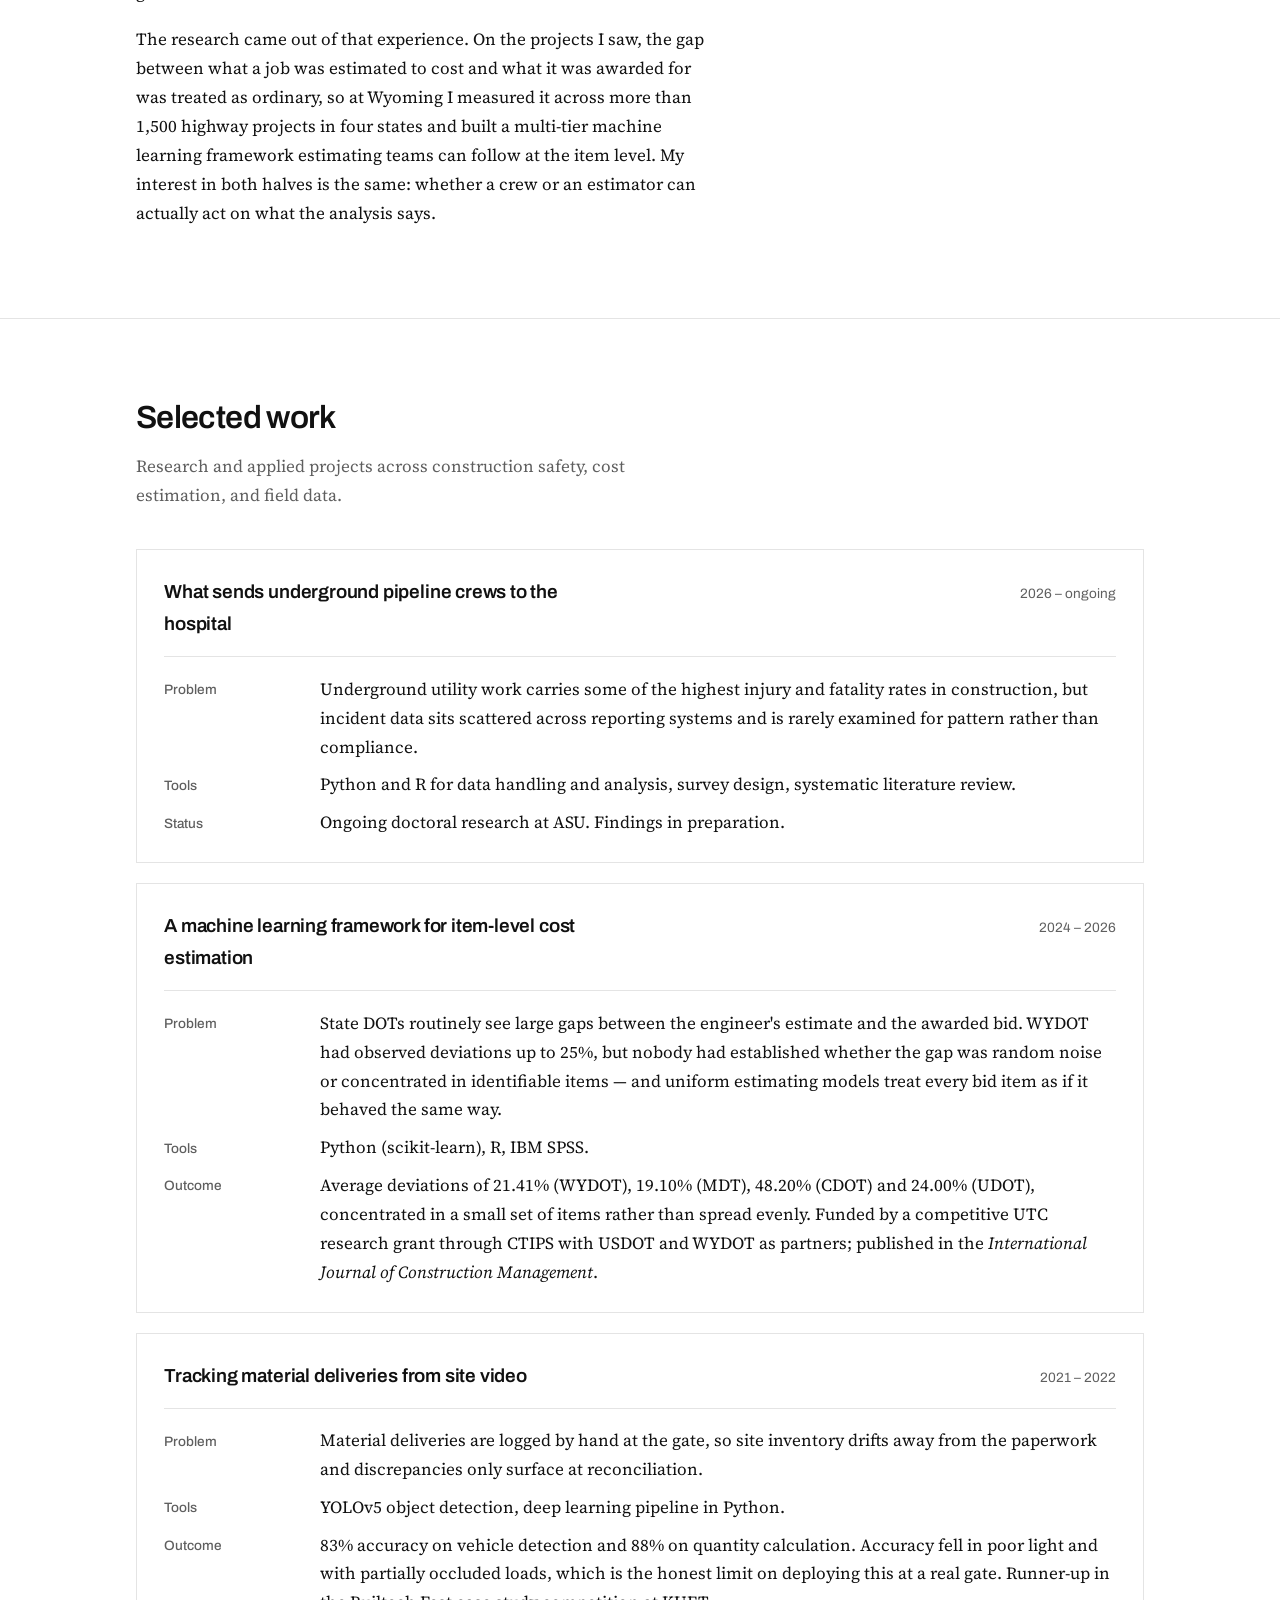
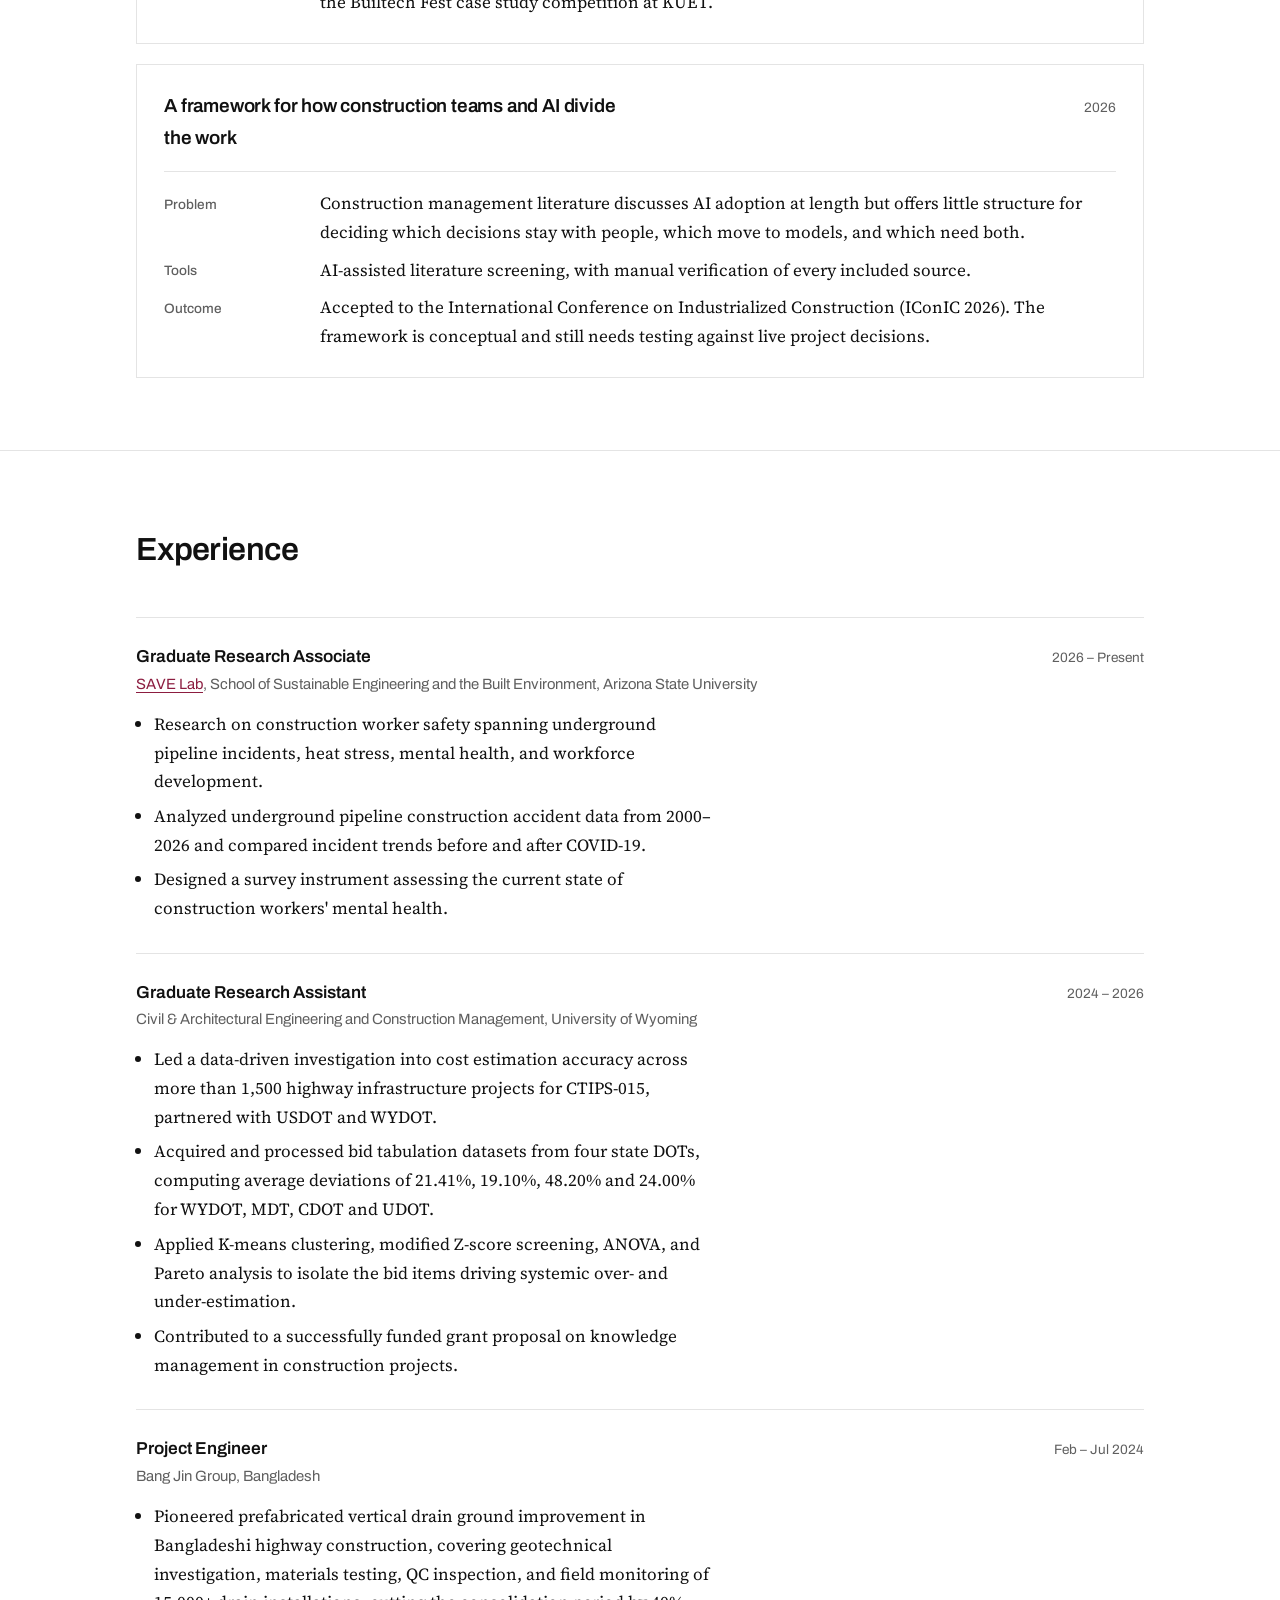
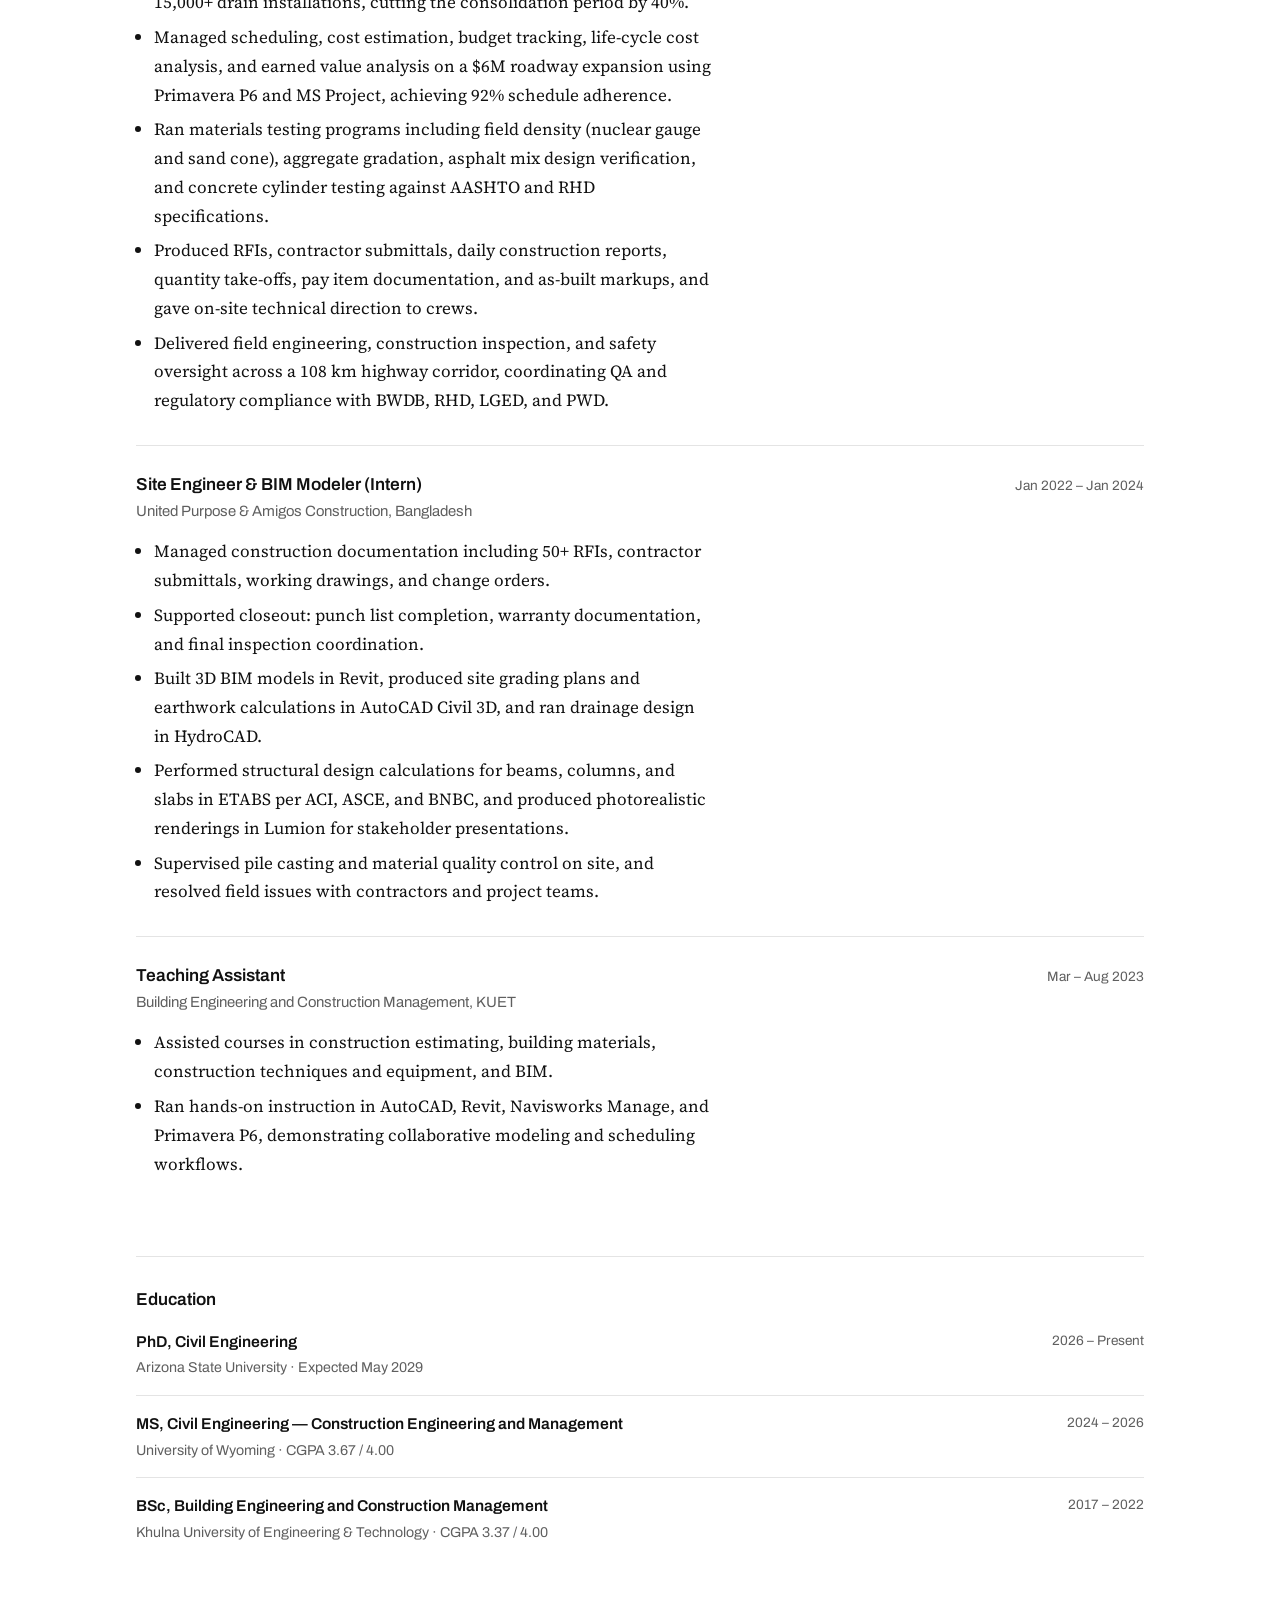
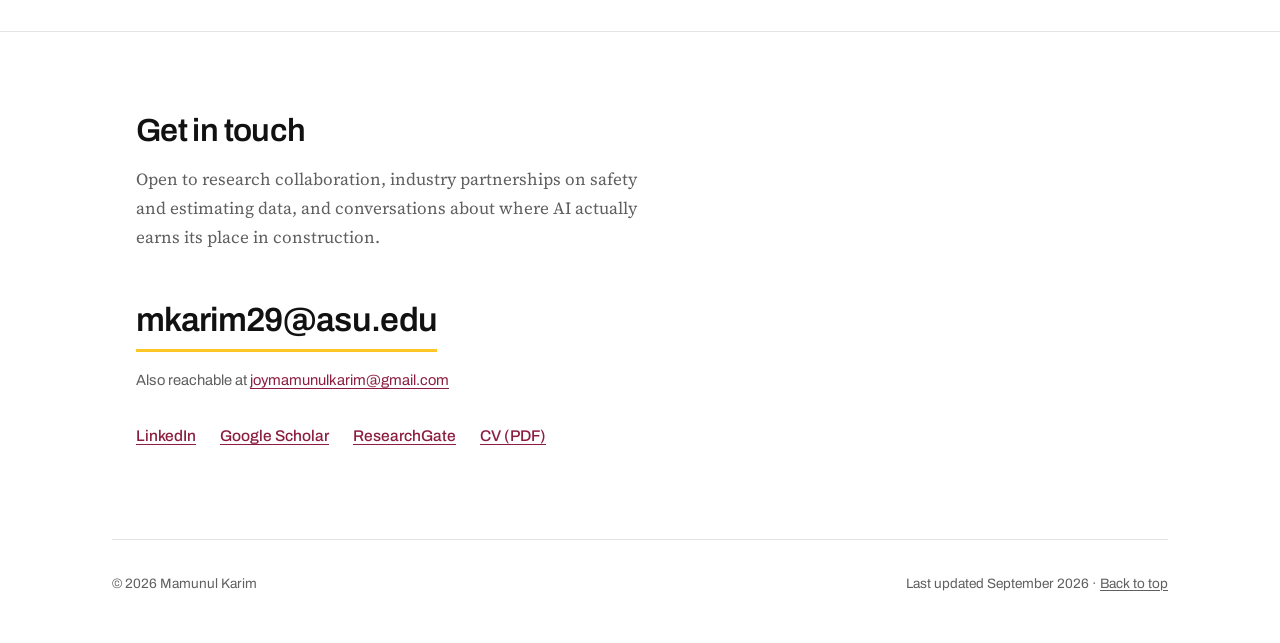
==== commit a7e9b918: "Add interests page, update about and CV" ====
--- a/index.html
+++ b/index.html
@@ -27,11 +27,13 @@
   <div class="wrap nav-in">
     <a class="nav-name" href="index.html">Mamunul Karim</a>
     <ul class="nav-links">
-      <li class="nav-hide-sm"><a href="#about">About</a></li>
+      <li><a href="#about">About</a></li>
       <li><a href="#work">Work</a></li>
-      <li class="nav-hide-sm"><a href="#publications">Publications</a></li>
+      <li><a href="#experience">Experience</a></li>
+      <li><a href="publications.html">Publications</a></li>
       <li><a href="visualization.html">Visualization</a></li>
       <li><a href="certificates.html">Certificates</a></li>
+      <li><a href="interests.html">Interests</a></li>
       <li><a href="#contact">Contact</a></li>
     </ul>
   </div>
@@ -58,7 +60,7 @@
       <div class="tb"><span class="k">Based in</span><span class="v">Tempe, Arizona</span></div>
       <div class="tb"><span class="k">Program</span><span class="v">PhD Civil Engineering, ASU</span></div>
       <div class="tb"><span class="k">Focus</span><span class="v">Worker safety · Cost estimation · Scheduling</span></div>
-      <div class="tb"><span class="k">Status</span><span class="v">Fulton Fellow · Open to collaboration</span></div>
+      <div class="tb"><span class="k">Status</span><span class="v">GRA at <a href="https://labs.engineering.asu.edu/save/">SAVE Lab</a> · Actively seeking summer internship</span></div>
     </div>
   </div>
 </header>
@@ -70,15 +72,16 @@
     </div>
     <div class="about-grid">
       <div class="prose">
-        <p>I am a PhD student in civil engineering at Arizona State University and a Graduate Research Associate in the School of Sustainable Engineering and the Built Environment. My doctoral research is on construction worker safety: underground pipeline incidents, heat stress, mental health, and the workforce development questions that sit underneath all three.</p>
-
-        <p>I came to research through the field rather than around it. Before graduate school I worked as a project engineer in Bangladesh on geotechnical testing and ground improvement, where I helped introduce prefabricated vertical drain manufacturing to the country for the first time and coordinated material approvals with BWDB, RHD, LGED, and PWD. That experience is why I care less about what a model can predict in a paper and more about whether a crew or an estimator can act on it.</p>
-
-        <p>It is also what drew me to the estimating problem during my master's at the University of Wyoming. On the projects I had seen, the gap between what a job was estimated to cost and what it was awarded for was treated as ordinary. I gathered bid tabulation data covering more than 1,500 highway projects across Wyoming, Colorado, Utah, and Montana and found average deviations of 19% to 48% depending on the state, concentrated in a small set of bid items rather than spread evenly. Out of that came a multi-tier machine learning framework that DOTs and contractors can follow at the item level rather than a single black-box model.</p>
+        <p>I am a PhD student in civil engineering at Arizona State University and a Graduate Research Associate in the <a href="https://labs.engineering.asu.edu/save/">SAVE Lab</a>, where I work on construction worker safety: underground pipeline incidents, heat stress, mental health, and workforce development.</p>
+
+        <p>Before graduate school I was a project engineer on a 108 km highway corridor in Bangladesh, and that is still the work I measure everything else against. My days were <strong>cost estimation, scheduling, and field inspection</strong>. On a $6M roadway expansion I built and tracked the CPM schedule in Primavera P6 and MS Project, produced cost estimates and quantity take-offs in Bluebeam, and ran budget tracking, life-cycle cost analysis, and earned value analysis, holding 92% schedule adherence. In the field I carried out construction inspection and QA/QC across the corridor; density testing, aggregate gradation, asphalt mix design verification, and concrete cylinder testing against AASHTO and RHD specifications; and I pioneered prefabricated vertical drain ground improvement in Bangladeshi highway construction, inspecting more than 15,000 installations and cutting the consolidation period by 40%. I created the RFIs, reviewed contractor submittals, kept the daily reports, documented pay items, and marked up the as-builts.</p>
+
+        <p>Earlier, as a site engineer and BIM modeler, I handled more than 50 RFIs along with the submittals, change orders, and closeout paperwork behind them, supervised pile casting and material quality control, tracked material quantities, and built the models and drawings the field actually worked from. I am looking for a summer internship in field engineering, project engineering, estimating, or scheduling with a general contractor or a DOT.</p>
+
+        <p>The research came out of that experience. On the projects I saw, the gap between what a job was estimated to cost and what it was awarded for was treated as ordinary, so at Wyoming I measured it across more than 1,500 highway projects in four states and built a multi-tier machine learning framework estimating teams can follow at the item level. My interest in both halves is the same: whether a crew or an estimator can actually act on what the analysis says.</p>
       </div>
       <figure class="portrait">
         <img src="headshot.jpg" alt="Portrait of Mamunul Karim">
-        <figcaption>Tempe, Arizona</figcaption>
       </figure>
     </div>
   </div>
@@ -88,7 +91,7 @@
   <div class="wrap">
     <div class="sec-head">
       <h2>Selected work</h2>
-      <p>Research, coursework, and experiments applying data science and machine learning to real construction problems. Updated through the semester as CON 598 work is added.</p>
+      <p>Research and applied projects across construction safety, cost estimation, and field data.</p>
     </div>
 
     <div class="sheets">
@@ -101,10 +104,8 @@
         <dl class="spec">
           <dt>Problem</dt>
           <dd>Underground utility work carries some of the highest injury and fatality rates in construction, but incident data sits scattered across reporting systems and is rarely examined for pattern rather than compliance.</dd>
-          <dt>Approach</dt>
-          <dd>Compiled and analyzed underground pipeline construction accident records from 2000 to 2026, examining trends by year and cause, and comparing incident patterns before and after COVID-19. Running in parallel: a survey instrument on construction worker mental health, and a study design for heat stress monitoring using site data.</dd>
           <dt>Tools</dt>
-          <dd>Python and R for data cleaning and statistical analysis, survey design, systematic literature review. No predictive model yet — establishing the patterns comes first, and that is a deliberate order.</dd>
+          <dd>Python and R for data handling and analysis, survey design, systematic literature review.</dd>
           <dt>Status</dt>
           <dd>Ongoing doctoral research at ASU. Findings in preparation.</dd>
         </dl>
@@ -118,12 +119,10 @@
         <dl class="spec">
           <dt>Problem</dt>
           <dd>State DOTs routinely see large gaps between the engineer's estimate and the awarded bid. WYDOT had observed deviations up to 25%, but nobody had established whether the gap was random noise or concentrated in identifiable items — and uniform estimating models treat every bid item as if it behaved the same way.</dd>
-          <dt>Approach</dt>
-          <dd>Acquired historical bid tabulation data (2017–2024) from four state DOT research offices, covering more than 1,500 projects. Screened outliers with modified Z-scores, tested group differences with ANOVA, sorted projects into high, moderate, and slight deviation clusters using K-means, then ran Pareto analysis to isolate the cost-significant items driving the deviation. Built a frequency-aware, multi-tier machine learning framework so that frequently bid items and rare ones are modeled differently.</dd>
           <dt>Tools</dt>
-          <dd>Python with scikit-learn for clustering and gradient boosting, R, IBM SPSS.</dd>
+          <dd>Python (scikit-learn), R, IBM SPSS.</dd>
           <dt>Outcome</dt>
-          <dd>Average deviations of 21.41% (WYDOT), 19.10% (MDT), 48.20% (CDOT) and 24.00% (UDOT). The multi-tier framework outperformed uniform models at the item level and is designed as a procedure estimating teams can follow, not a black box. Funded by a competitive UTC research grant through CTIPS with USDOT and WYDOT as partners; published in the <i>International Journal of Construction Management</i>.</dd>
+          <dd>Average deviations of 21.41% (WYDOT), 19.10% (MDT), 48.20% (CDOT) and 24.00% (UDOT), concentrated in a small set of items rather than spread evenly. Funded by a competitive UTC research grant through CTIPS with USDOT and WYDOT as partners; published in the <i>International Journal of Construction Management</i>.</dd>
         </dl>
       </article>
 
@@ -135,10 +134,8 @@
         <dl class="spec">
           <dt>Problem</dt>
           <dd>Material deliveries are logged by hand at the gate, so site inventory drifts away from the paperwork and discrepancies only surface at reconciliation.</dd>
-          <dt>Approach</dt>
-          <dd>Built an automated system that detects and tracks material-carrying vehicles entering a site, updates inventory in real time, and estimates delivered quantities from the detections.</dd>
           <dt>Tools</dt>
-          <dd>YOLOv5 object detection, a deep learning pipeline in Python, custom annotated site footage.</dd>
+          <dd>YOLOv5 object detection, deep learning pipeline in Python.</dd>
           <dt>Outcome</dt>
           <dd>83% accuracy on vehicle detection and 88% on quantity calculation. Accuracy fell in poor light and with partially occluded loads, which is the honest limit on deploying this at a real gate. Runner-up in the Builtech Fest case study competition at KUET.</dd>
         </dl>
@@ -152,76 +149,13 @@
         <dl class="spec">
           <dt>Problem</dt>
           <dd>Construction management literature discusses AI adoption at length but offers little structure for deciding which decisions stay with people, which move to models, and which need both.</dd>
-          <dt>Approach</dt>
-          <dd>Conducted a comprehensive review of human–AI collaboration in construction management and synthesized the findings into a paradigm framework mapping task types to collaboration modes.</dd>
           <dt>Tools</dt>
-          <dd>AI-assisted literature screening and synthesis, with manual verification of every included source.</dd>
+          <dd>AI-assisted literature screening, with manual verification of every included source.</dd>
           <dt>Outcome</dt>
           <dd>Accepted to the International Conference on Industrialized Construction (IConIC 2026). The framework is conceptual and still needs testing against live project decisions.</dd>
         </dl>
       </article>
 
-      <article class="sheet">
-        <div class="sheet-top">
-          <h3>This website</h3>
-          <span class="when">Sep 2026</span>
-        </div>
-        <dl class="spec">
-          <dt>Problem</dt>
-          <dd>My research lives in PDFs and conference proceedings. I needed one place that shows the work to recruiters, collaborators, and DOT partners, and I had never built a website.</dd>
-          <dt>Approach</dt>
-          <dd>Wrote the content first, then used an AI assistant to generate a static site, edited the markup by hand, version-controlled it on GitHub, and deployed on Vercel with automatic redeploys on every commit.</dd>
-          <dt>Tools</dt>
-          <dd>Claude for generation and revision, VS Code for editing, GitHub for version control, Vercel for hosting, TinyPNG for image compression, Chrome Lighthouse for performance and accessibility auditing.</dd>
-          <dt>Outcome</dt>
-          <dd>Built for CON 598, AI in Construction, at ASU. The build report covers hours spent, what broke, and where the AI output needed correcting.</dd>
-        </dl>
-      </article>
-
-    </div>
-  </div>
-</section>
-
-<section class="sec" id="publications">
-  <div class="wrap">
-    <div class="sec-head">
-      <h2>Publications</h2>
-      <p>Peer-reviewed work across construction management, materials, and applied machine learning. Full record on <a href="https://scholar.google.com/citations?user=-OOu81kAAAAJ&amp;hl=en">Google Scholar</a> and <a href="https://www.researchgate.net/profile/Mamunul-Karim">ResearchGate</a>.</p>
-    </div>
-
-    <div class="pub">
-      <h3>Frequency-aware multi-tier machine learning framework for item-level highway construction cost estimation: an improvement on uniform models</h3>
-      <div class="meta">Karim, M., Abdelaty, A., &amp; Yamany, M. S. · <span class="status">Published</span>, International Journal of Construction Management</div>
-    </div>
-
-    <div class="pub">
-      <h3>A comprehensive review and paradigm framework on human–AI collaboration in construction management</h3>
-      <div class="meta">Karim, M., Ahmed, E., &amp; Anzum, A. · <span class="status">Accepted</span>, International Conference on Industrialized Construction (IConIC 2026)</div>
-    </div>
-
-    <div class="pub">
-      <h3>Forecasting energy and decarbonization: a BIM simulation and sensor explainable AI framework with interactive analytics</h3>
-      <div class="meta">Ahamed, I., Datta, S. D., Hossain, M. S., Shahriar, A. M., &amp; Karim, M. · <span class="status">Under review</span>, Energy &amp; Buildings</div>
-    </div>
-
-    <div class="pub">
-      <h3>Experimental and machine learning analysis of self-compacting concrete made with metalized waste plastic fiber and clay brick powder</h3>
-      <div class="meta">Datta, S. D., Sahriea, F., Ashraf, J., Karim, M., et al. · Journal of Engineering, 2026 · <a href="https://doi.org/10.1155/je/2822510">doi.org/10.1155/je/2822510</a></div>
-    </div>
-
-    <div class="pub">
-      <h3>Literature review on the evolution of analysis and design of pre-stressed box girder bridges</h3>
-      <div class="meta">Karim, M., Mamun, M. A. A., Ira, R. T., et al. · International Journal on Science and Technology, Vol. 16, Issue 3</div>
-    </div>
-
-    <div class="pub">
-      <h3>A simplified stress–crack width model for strain hardening cementitious material</h3>
-      <div class="meta">Mahamud, A., Mamun, M. A., &amp; Karim, M. · Journal of Construction and Building Materials Engineering, Vol. 11, Issue 1, 2025</div>
-    </div>
-
-    <div class="pub">
-      <h3>Effectiveness of shear walls according to their position in structural systems</h3>
-      <div class="meta">Mahamud, A., Mamun, M. A., &amp; Karim, M. · Journal of Fareast International University, Vol. 7, Issue 1, 2024</div>
     </div>
   </div>
 </section>
@@ -236,7 +170,7 @@
       <div class="job-top">
         <div>
           <h3>Graduate Research Associate</h3>
-          <div class="org">School of Sustainable Engineering and the Built Environment, Arizona State University</div>
+          <div class="org"><a href="https://labs.engineering.asu.edu/save/">SAVE Lab</a>, School of Sustainable Engineering and the Built Environment, Arizona State University</div>
         </div>
         <span class="when">2026 – Present</span>
       </div>
@@ -272,23 +206,28 @@
         <span class="when">Feb – Jul 2024</span>
       </div>
       <ul>
-        <li>Introduced and initiated manufacturing of Prefabricated Vertical Drains in Bangladesh for the first time, enabling more effective ground improvement.</li>
-        <li>Provided technical oversight on materials and geotechnical testing for soil compaction and settlement projects.</li>
-        <li>Coordinated material approvals and project rollout with BWDB, RHD, LGED, and PWD officials.</li>
-      </ul>
-    </div>
-
-    <div class="job">
-      <div class="job-top">
-        <div>
-          <h3>Assistant Project Engineer</h3>
-          <div class="org">Aysha Construction and Suppliers, Bangladesh</div>
-        </div>
-        <span class="when">Sep 2023 – Jan 2024</span>
-      </div>
-      <ul>
-        <li>Performed load-bearing calculations, member sizing, and structural detailing for mid-rise residential structures.</li>
-        <li>Reviewed structural plans and technical documentation for accuracy and regulatory compliance.</li>
+        <li>Pioneered prefabricated vertical drain ground improvement in Bangladeshi highway construction, covering geotechnical investigation, materials testing, QC inspection, and field monitoring of 15,000+ drain installations, cutting the consolidation period by 40%.</li>
+        <li>Managed scheduling, cost estimation, budget tracking, life-cycle cost analysis, and earned value analysis on a $6M roadway expansion using Primavera P6 and MS Project, achieving 92% schedule adherence.</li>
+        <li>Ran materials testing programs including field density (nuclear gauge and sand cone), aggregate gradation, asphalt mix design verification, and concrete cylinder testing against AASHTO and RHD specifications.</li>
+        <li>Produced RFIs, contractor submittals, daily construction reports, quantity take-offs, pay item documentation, and as-built markups, and gave on-site technical direction to crews.</li>
+        <li>Delivered field engineering, construction inspection, and safety oversight across a 108 km highway corridor, coordinating QA and regulatory compliance with BWDB, RHD, LGED, and PWD.</li>
+      </ul>
+    </div>
+
+    <div class="job">
+      <div class="job-top">
+        <div>
+          <h3>Site Engineer &amp; BIM Modeler (Intern)</h3>
+          <div class="org">United Purpose &amp; Amigos Construction, Bangladesh</div>
+        </div>
+        <span class="when">Jan 2022 – Jan 2024</span>
+      </div>
+      <ul>
+        <li>Managed construction documentation including 50+ RFIs, contractor submittals, working drawings, and change orders.</li>
+        <li>Supported closeout: punch list completion, warranty documentation, and final inspection coordination.</li>
+        <li>Built 3D BIM models in Revit, produced site grading plans and earthwork calculations in AutoCAD Civil 3D, and ran drainage design in HydroCAD.</li>
+        <li>Performed structural design calculations for beams, columns, and slabs in ETABS per ACI, ASCE, and BNBC, and produced photorealistic renderings in Lumion for stakeholder presentations.</li>
+        <li>Supervised pile casting and material quality control on site, and resolved field issues with contractors and project teams.</li>
       </ul>
     </div>
 
--- a/style.css
+++ b/style.css
@@ -46,12 +46,19 @@
 .nav-in{display:flex;align-items:center;justify-content:space-between;gap:1rem;height:3.5rem;}
 .nav-name{font-family:Archivo;font-weight:600;font-size:.95rem;letter-spacing:-.01em;text-decoration:none;color:var(--ink);}
 .nav-name:hover{color:var(--maroon);}
-.nav-links{display:flex;gap:1.3rem;list-style:none;margin:0;padding:0;}
+.nav-links{display:flex;gap:1.05rem;list-style:none;margin:0;padding:0;}
 .nav-links a{font-family:Archivo;font-weight:500;font-size:.9rem;text-decoration:none;color:var(--slate);}
 .nav-links a:hover{color:var(--ink);}
 .nav-links a.here{color:var(--ink);border-bottom:2px solid var(--gold);padding-bottom:2px;}
 @media (max-width:760px){
-  .nav-links{gap:1rem;}
+  .nav-in{gap:.75rem;}
+  .nav-links{
+    gap:.95rem;flex:1;justify-content:flex-end;
+    overflow-x:auto;scrollbar-width:none;-ms-overflow-style:none;
+  }
+  .nav-links::-webkit-scrollbar{display:none;}
+  .nav-links li{flex:0 0 auto;}
+  .nav-links a{font-size:.85rem;}
   .nav-hide-sm{display:none;}
 }
 
@@ -80,6 +87,8 @@
 .tb:last-child{border-right:0;}
 .tb .k{font-family:Archivo;font-weight:500;font-size:.74rem;color:var(--slate);display:block;margin-bottom:.2rem;}
 .tb .v{font-family:Archivo;font-weight:600;font-size:.94rem;line-height:1.35;display:block;}
+.tb .v a{color:var(--maroon);text-decoration:none;border-bottom:1px solid var(--rule);}
+.tb .v a:hover{border-color:var(--maroon);}
 @media (max-width:780px){
   .titleblock{grid-template-columns:1fr 1fr;}
   .tb{border-bottom:1px solid var(--rule);}
@@ -128,7 +137,9 @@
 .pub:first-child{border-top:0;padding-top:0;}
 .pub h3{margin:0 0 .3rem;font-size:1rem;font-weight:600;line-height:1.45;}
 .pub .meta{font-family:Archivo;font-size:.85rem;color:var(--slate);line-height:1.55;}
-.pub .meta .status{color:var(--maroon);font-weight:600;}
+.pub .venue{font-family:Archivo;font-size:.85rem;color:var(--slate);line-height:1.55;margin-top:.15rem;}
+.pub .venue .status{color:var(--maroon);font-weight:600;}
+.pub .venue a{color:var(--maroon);}
 
 /* ---------- EXPERIENCE & EDUCATION ---------- */
 .job{padding:1.5rem 0;border-top:1px solid var(--rule);}
@@ -154,7 +165,14 @@
 .shot img{width:100%;aspect-ratio:16/10;object-fit:cover;}
 .shot figcaption{font-family:Archivo;font-size:.85rem;color:var(--slate);padding:.7rem .3rem .2rem;line-height:1.5;}
 .shot figcaption b{color:var(--ink);font-weight:600;display:block;font-size:.92rem;margin-bottom:.1rem;}
-@media (max-width:760px){.gallery{grid-template-columns:1fr;}}
+.gallery.trio{grid-template-columns:repeat(3,minmax(0,1fr));}
+.gallery.trio .shot img{aspect-ratio:4/3;}
+@media (max-width:900px){.gallery.trio{grid-template-columns:repeat(2,minmax(0,1fr));}}
+@media (max-width:760px){.gallery{grid-template-columns:1fr;}.gallery.trio{grid-template-columns:1fr;}}
+
+.more{margin:1.35rem 0 0;font-family:Archivo;font-size:.9rem;font-weight:500;}
+.more a{color:var(--maroon);text-decoration:none;border-bottom:1px solid var(--rule);padding-bottom:2px;}
+.more a:hover{color:var(--ink);border-color:var(--gold);}
 
 .video-wrap{border:1px solid var(--rule);padding:.5rem;margin:0 0 1rem;}
 .video-wrap video{width:100%;display:block;background:#000;}
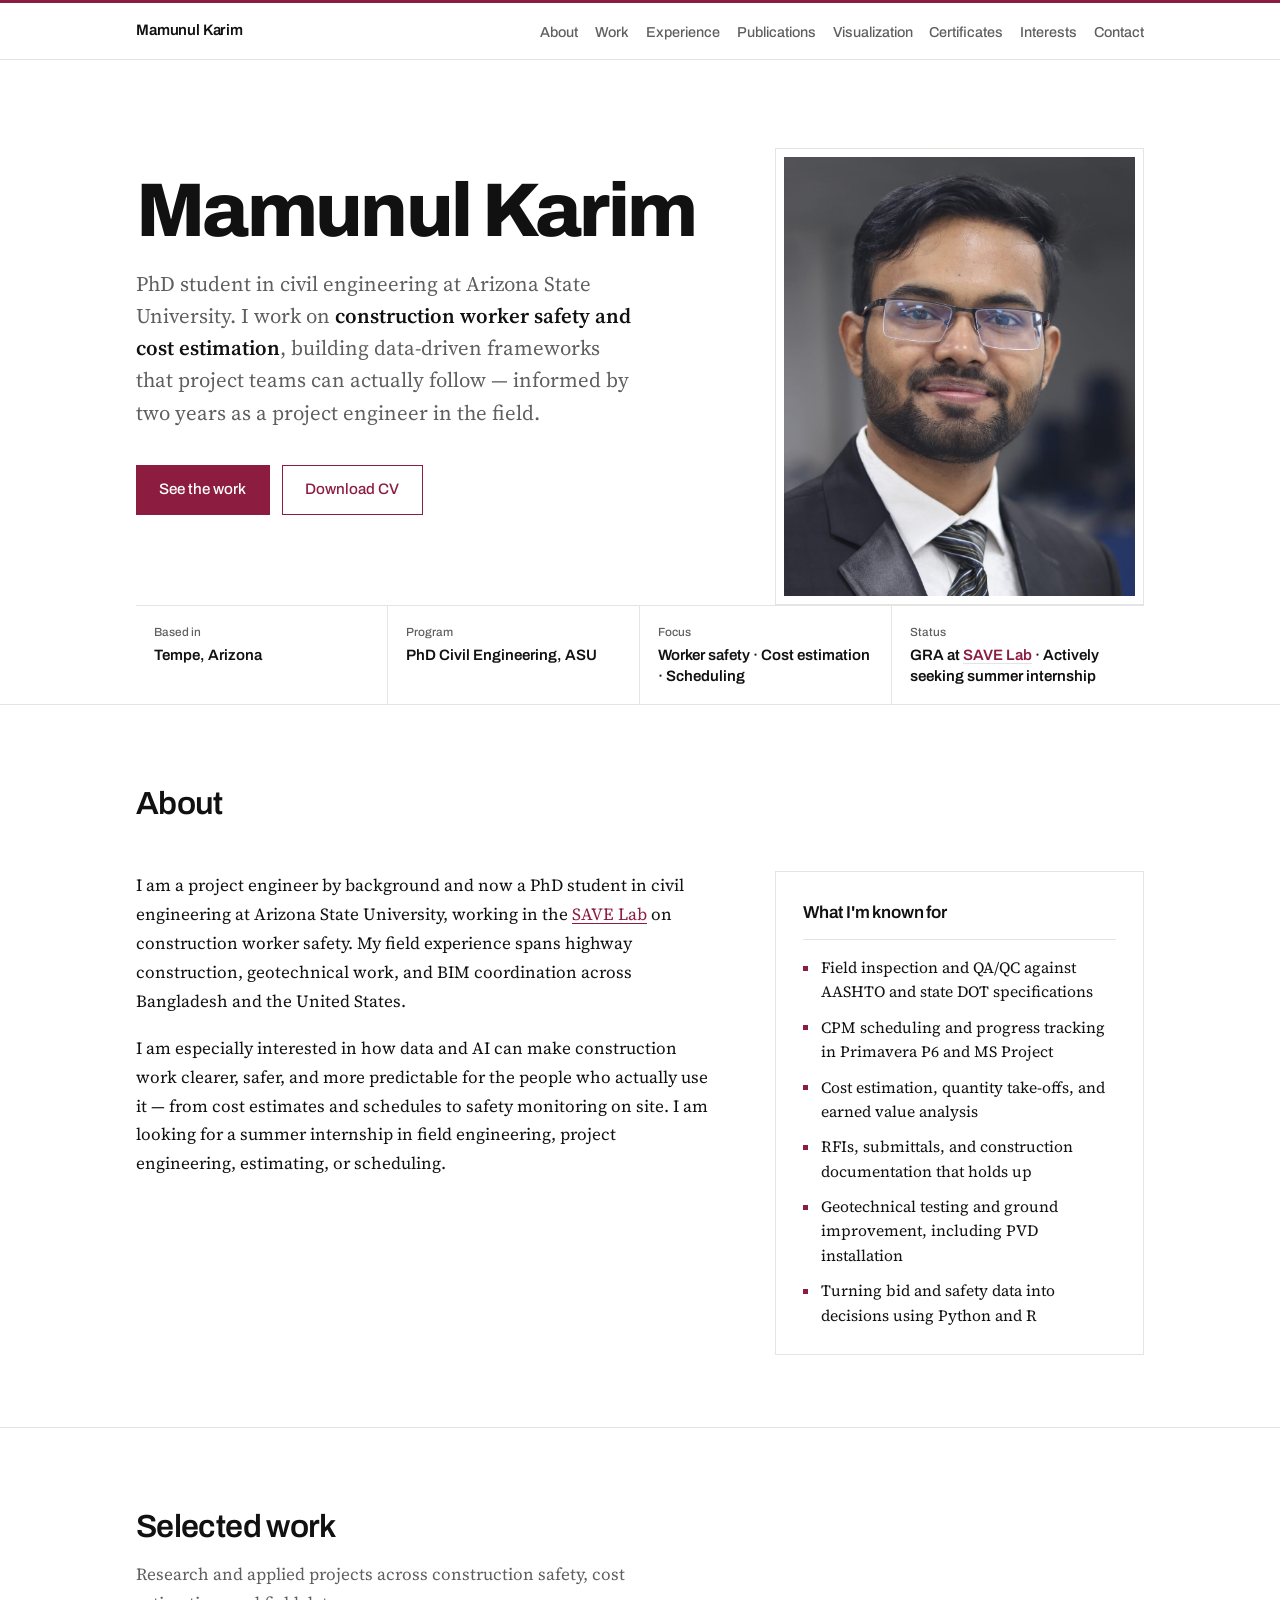
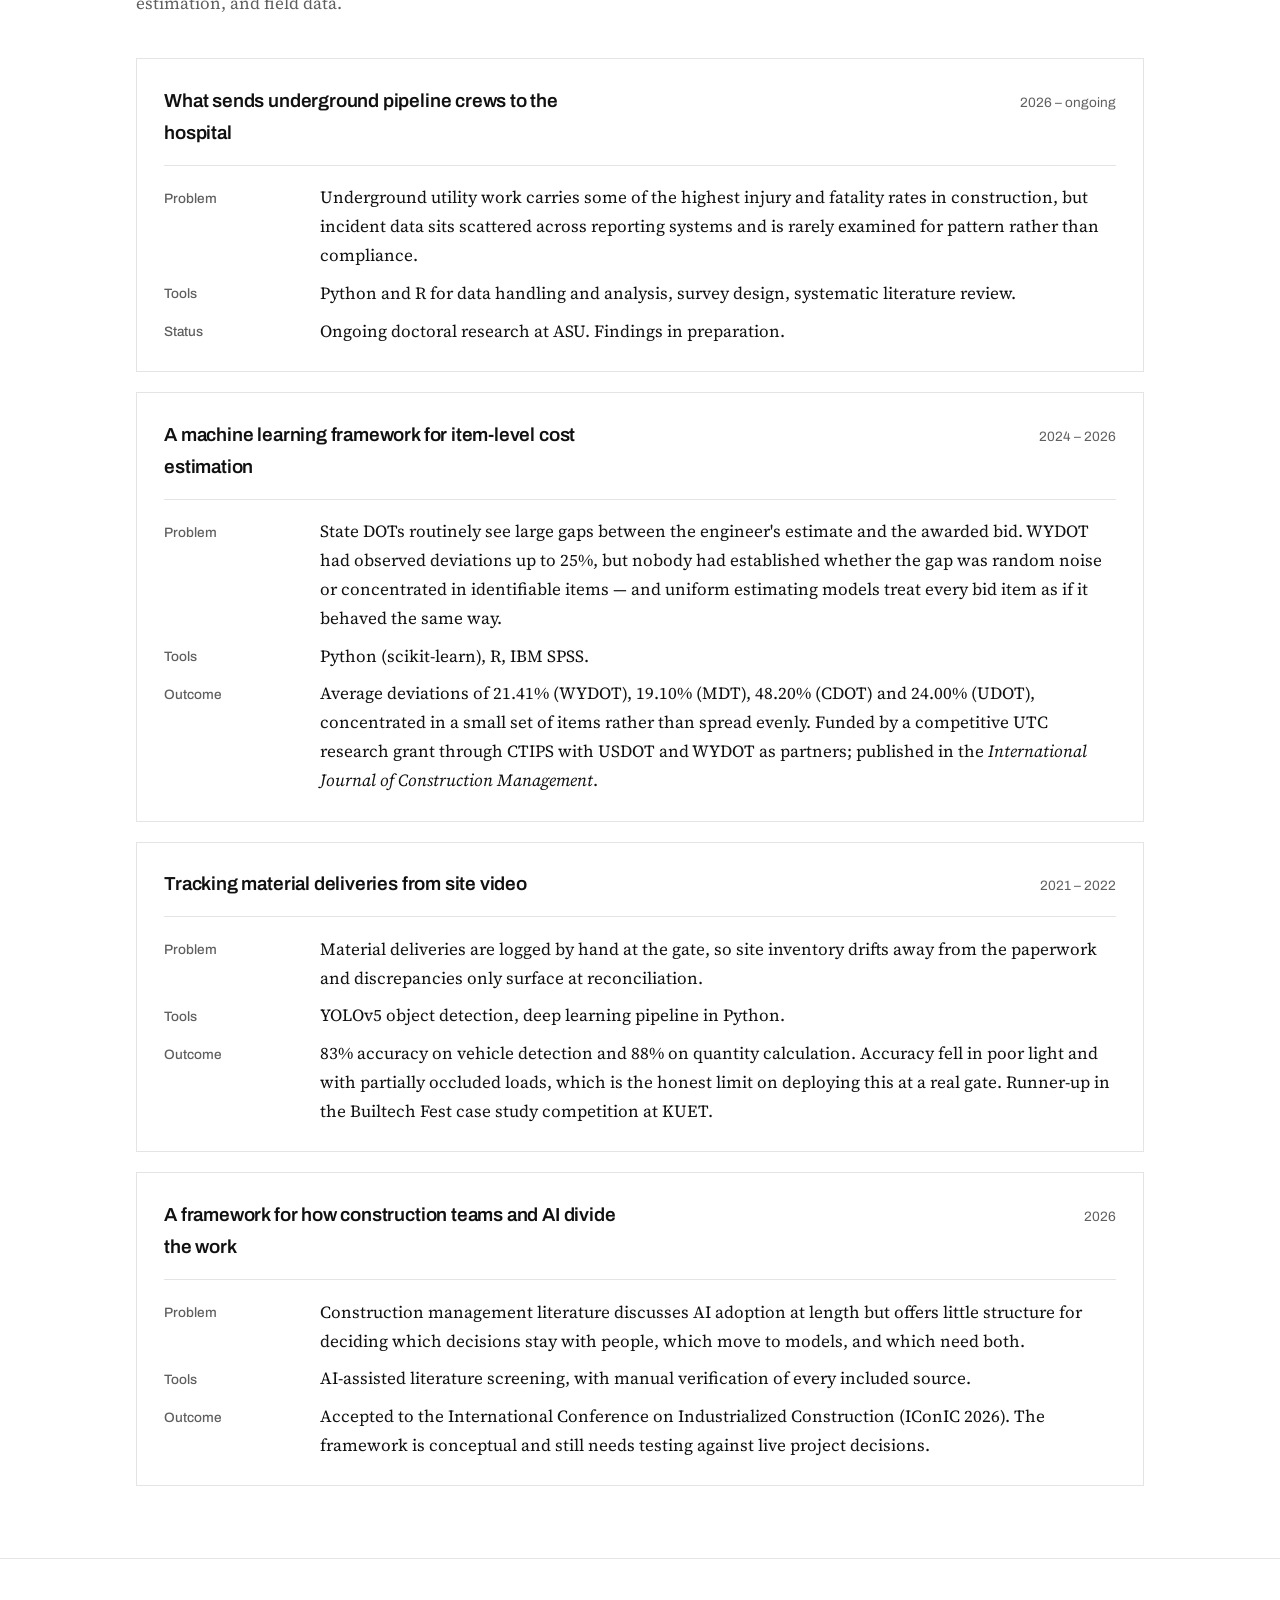
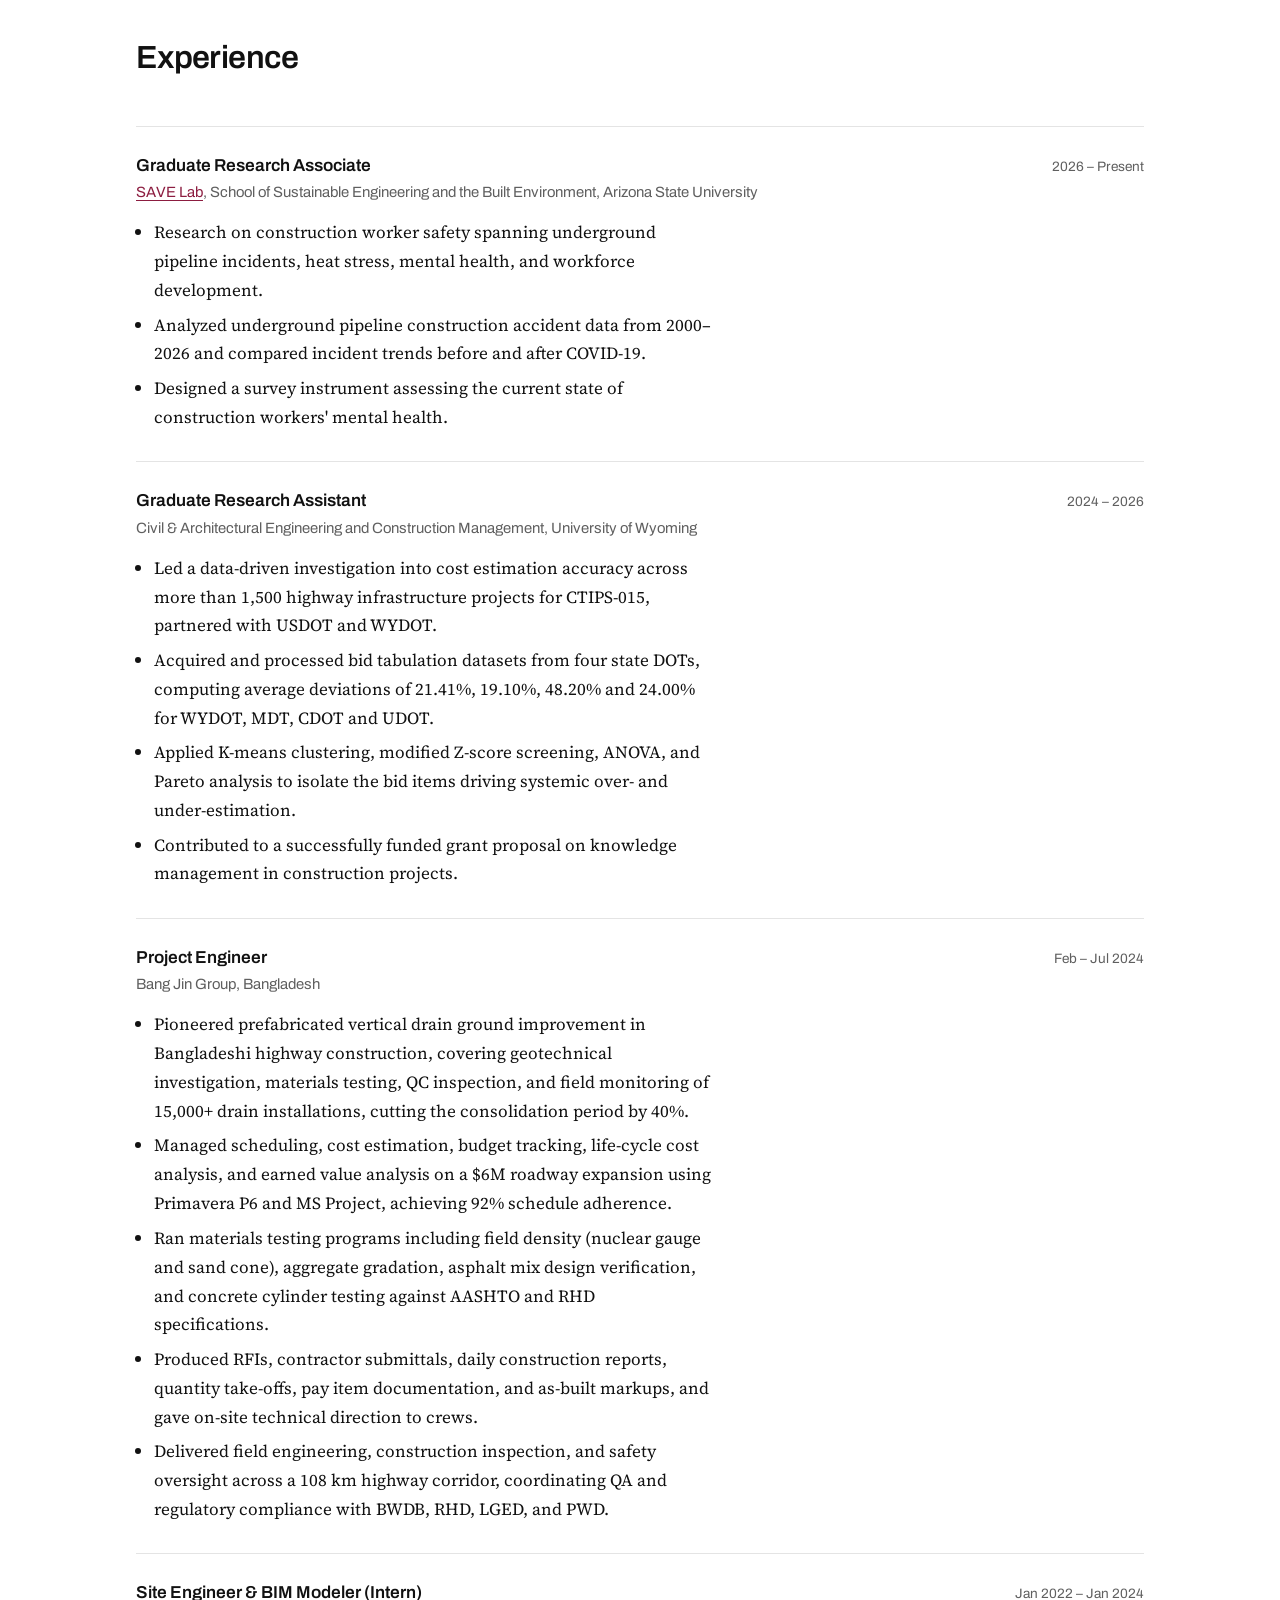
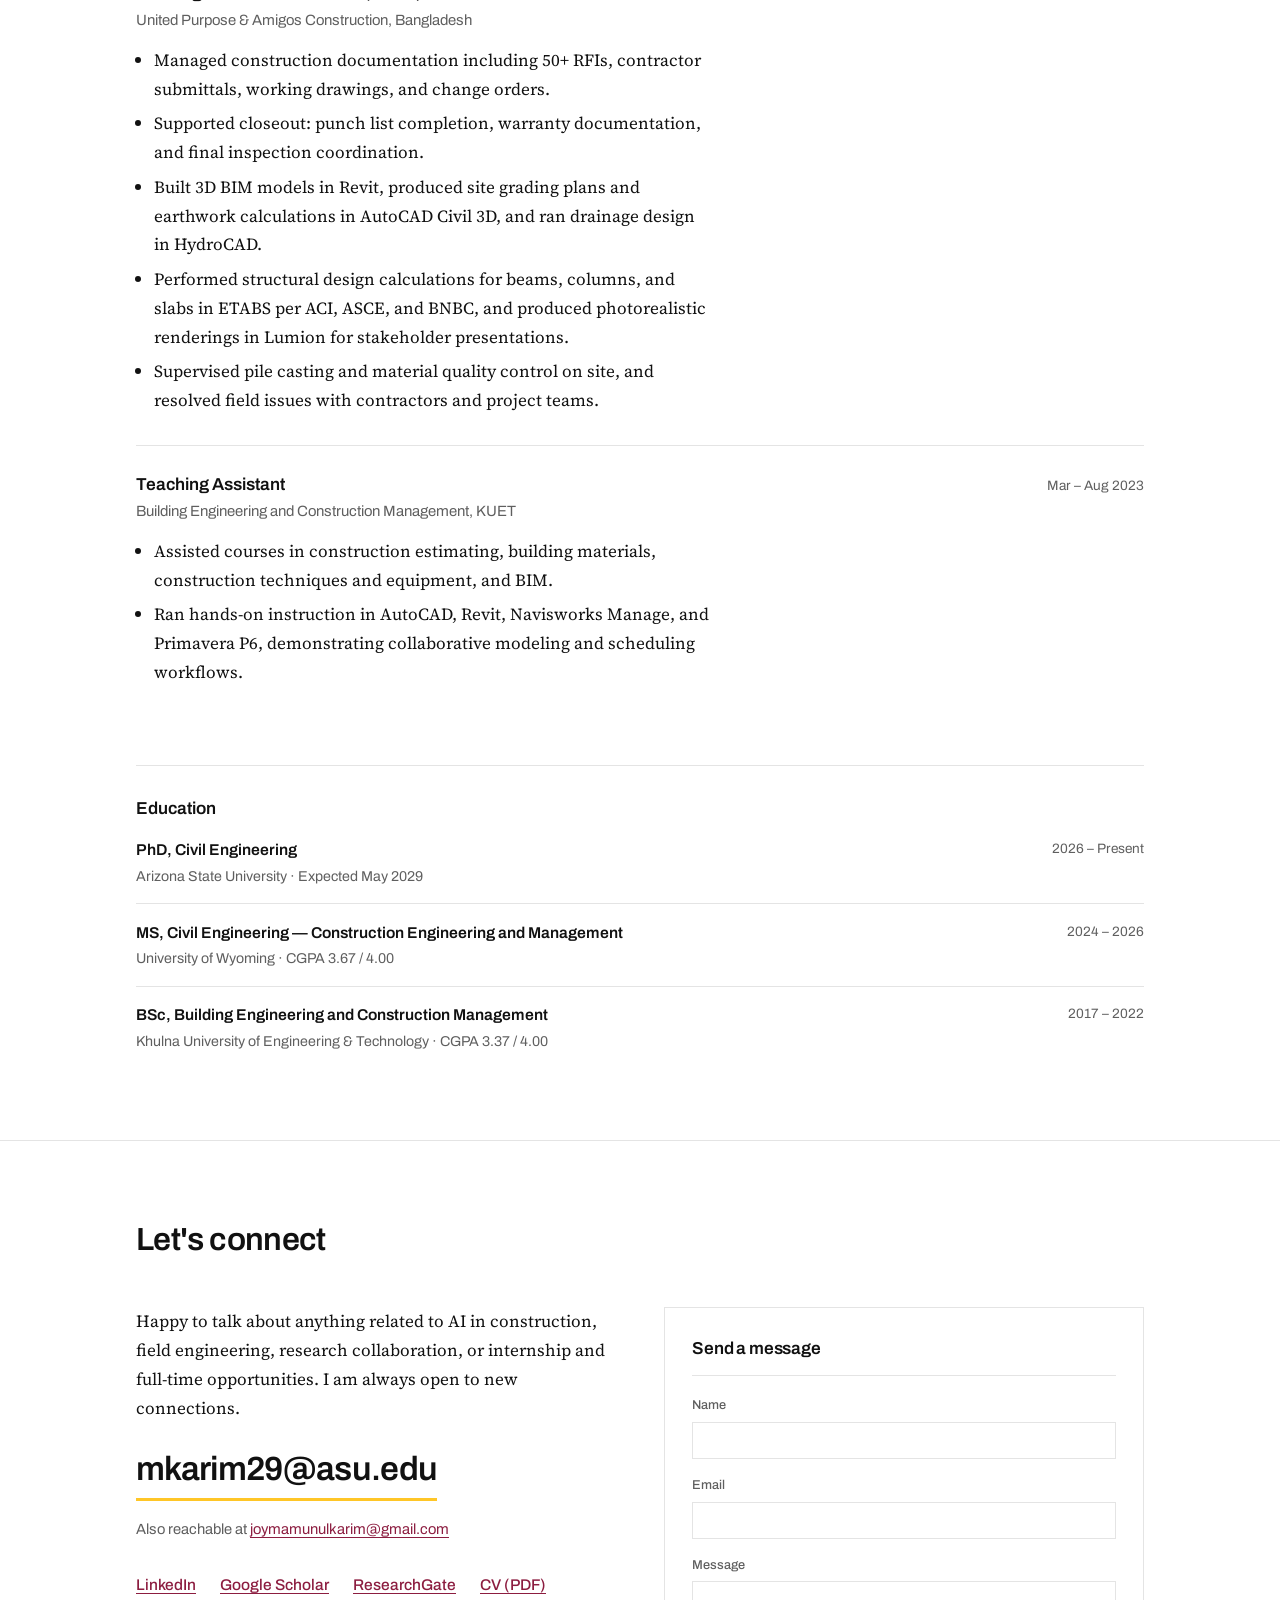
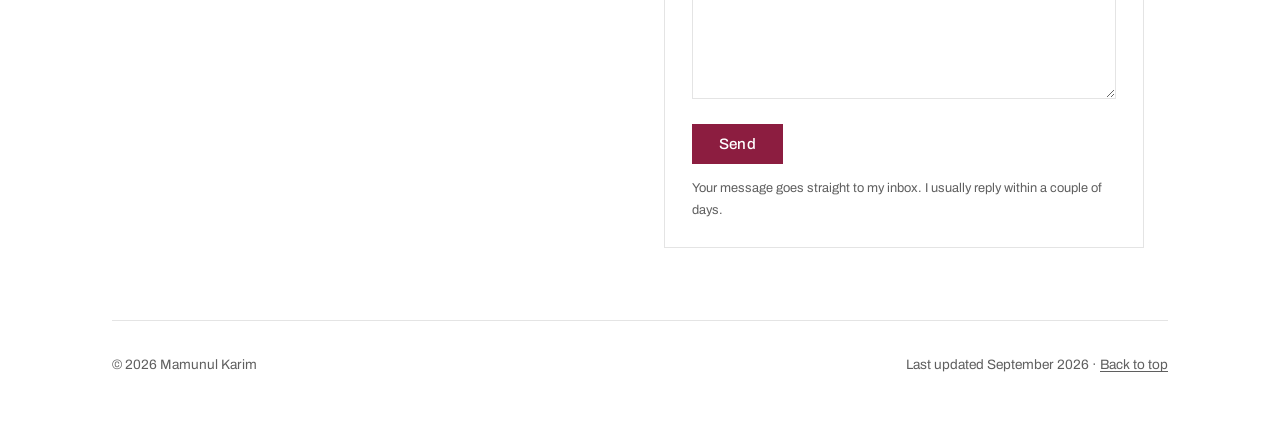
==== commit 7bcc48a2: "updated index and style" ====
--- a/index.html
+++ b/index.html
@@ -42,7 +42,8 @@
 <main id="main">
 
 <header class="hero" id="top">
-  <div class="wrap">
+  <div class="wrap hero-grid">
+    <div>
     <h1>Mamunul Karim</h1>
     <p class="lede">
       PhD student in civil engineering at Arizona State University. I work on
@@ -54,6 +55,10 @@
       <a class="btn btn-solid" href="#work">See the work</a>
       <a class="btn btn-line" href="cv.pdf">Download CV</a>
     </div>
+    </div>
+    <figure class="portrait">
+      <img src="headshot.jpg" alt="Portrait of Mamunul Karim">
+    </figure>
   </div>
   <div class="wrap">
     <div class="titleblock">
@@ -72,17 +77,22 @@
     </div>
     <div class="about-grid">
       <div class="prose">
-        <p>I am a PhD student in civil engineering at Arizona State University and a Graduate Research Associate in the <a href="https://labs.engineering.asu.edu/save/">SAVE Lab</a>, where I work on construction worker safety: underground pipeline incidents, heat stress, mental health, and workforce development.</p>
-
-        <p>Before graduate school I was a project engineer on a 108 km highway corridor in Bangladesh, and that is still the work I measure everything else against. My days were <strong>cost estimation, scheduling, and field inspection</strong>. On a $6M roadway expansion I built and tracked the CPM schedule in Primavera P6 and MS Project, produced cost estimates and quantity take-offs in Bluebeam, and ran budget tracking, life-cycle cost analysis, and earned value analysis, holding 92% schedule adherence. In the field I carried out construction inspection and QA/QC across the corridor; density testing, aggregate gradation, asphalt mix design verification, and concrete cylinder testing against AASHTO and RHD specifications; and I pioneered prefabricated vertical drain ground improvement in Bangladeshi highway construction, inspecting more than 15,000 installations and cutting the consolidation period by 40%. I created the RFIs, reviewed contractor submittals, kept the daily reports, documented pay items, and marked up the as-builts.</p>
-
-        <p>Earlier, as a site engineer and BIM modeler, I handled more than 50 RFIs along with the submittals, change orders, and closeout paperwork behind them, supervised pile casting and material quality control, tracked material quantities, and built the models and drawings the field actually worked from. I am looking for a summer internship in field engineering, project engineering, estimating, or scheduling with a general contractor or a DOT.</p>
-
-        <p>The research came out of that experience. On the projects I saw, the gap between what a job was estimated to cost and what it was awarded for was treated as ordinary, so at Wyoming I measured it across more than 1,500 highway projects in four states and built a multi-tier machine learning framework estimating teams can follow at the item level. My interest in both halves is the same: whether a crew or an estimator can actually act on what the analysis says.</p>
-      </div>
-      <figure class="portrait">
-        <img src="headshot.jpg" alt="Portrait of Mamunul Karim">
-      </figure>
+        <p>I am a project engineer by background and now a PhD student in civil engineering at Arizona State University, working in the <a href="https://labs.engineering.asu.edu/save/">SAVE Lab</a> on construction worker safety. My field experience spans highway construction, geotechnical work, and BIM coordination across Bangladesh and the United States.</p>
+
+        <p>I am especially interested in how data and AI can make construction work clearer, safer, and more predictable for the people who actually use it — from cost estimates and schedules to safety monitoring on site. I am looking for a summer internship in field engineering, project engineering, estimating, or scheduling.</p>
+      </div>
+
+      <aside class="known">
+        <h3>What I'm known for</h3>
+        <ul>
+          <li>Field inspection and QA/QC against AASHTO and state DOT specifications</li>
+          <li>CPM scheduling and progress tracking in Primavera P6 and MS Project</li>
+          <li>Cost estimation, quantity take-offs, and earned value analysis</li>
+          <li>RFIs, submittals, and construction documentation that holds up</li>
+          <li>Geotechnical testing and ground improvement, including PVD installation</li>
+          <li>Turning bid and safety data into decisions using Python and R</li>
+        </ul>
+      </aside>
     </div>
   </div>
 </section>
@@ -278,17 +288,47 @@
 <section class="sec" id="contact">
   <div class="wrap">
     <div class="sec-head">
-      <h2>Get in touch</h2>
-      <p>Open to research collaboration, industry partnerships on safety and estimating data, and conversations about where AI actually earns its place in construction.</p>
-    </div>
-    <a class="mail" href="mailto:mkarim29@asu.edu">mkarim29@asu.edu</a>
-    <p class="alt-mail">Also reachable at <a href="mailto:joymamunulkarim@gmail.com">joymamunulkarim@gmail.com</a></p>
-    <ul class="links">
-      <li><a href="https://www.linkedin.com/in/mamunul-karim-civil/">LinkedIn</a></li>
-      <li><a href="https://scholar.google.com/citations?user=-OOu81kAAAAJ&amp;hl=en">Google Scholar</a></li>
-      <li><a href="https://www.researchgate.net/profile/Mamunul-Karim">ResearchGate</a></li>
-      <li><a href="cv.pdf">CV (PDF)</a></li>
-    </ul>
+      <h2>Let's connect</h2>
+    </div>
+
+    <div class="contact-grid">
+      <div>
+        <div class="prose">
+          <p>Happy to talk about anything related to AI in construction, field engineering, research collaboration, or internship and full-time opportunities. I am always open to new connections.</p>
+        </div>
+        <a class="mail" href="mailto:mkarim29@asu.edu">mkarim29@asu.edu</a>
+        <p class="alt-mail">Also reachable at <a href="mailto:joymamunulkarim@gmail.com">joymamunulkarim@gmail.com</a></p>
+        <ul class="links">
+          <li><a href="https://www.linkedin.com/in/mamunul-karim-civil/">LinkedIn</a></li>
+          <li><a href="https://scholar.google.com/citations?user=-OOu81kAAAAJ&amp;hl=en">Google Scholar</a></li>
+          <li><a href="https://www.researchgate.net/profile/Mamunul-Karim">ResearchGate</a></li>
+          <li><a href="cv.pdf">CV (PDF)</a></li>
+        </ul>
+      </div>
+
+      <!-- ============================================================
+           CONTACT FORM — submissions go to Formspree, then to email.
+           Endpoint is live; nothing here needs editing.
+           ============================================================ -->
+      <div class="cform-card">
+        <h3>Send a message</h3>
+        <form class="cform" action="https://formspree.io/f/myeylpdb" method="POST">
+          <input type="hidden" name="_subject" value="New message from mamunul-karim.vercel.app">
+
+          <label for="cf-name">Name</label>
+          <input id="cf-name" name="name" type="text" autocomplete="name" required>
+
+          <label for="cf-email">Email</label>
+          <input id="cf-email" name="email" type="email" autocomplete="email" required>
+
+          <label for="cf-message">Message</label>
+          <textarea id="cf-message" name="message" rows="6" required></textarea>
+
+          <button type="submit">Send</button>
+          <p class="note">Your message goes straight to my inbox. I usually reply within a couple of days.</p>
+        </form>
+      </div>
+    </div>
   </div>
 </section>
 
--- a/style.css
+++ b/style.css
@@ -64,6 +64,11 @@
 
 /* ---------- HERO ---------- */
 .hero{padding:5.5rem 0 0;border-bottom:1px solid var(--rule);}
+.hero-grid{display:grid;grid-template-columns:minmax(0,1.6fr) minmax(0,1fr);gap:3rem;align-items:center;}
+@media (max-width:820px){
+  .hero-grid{grid-template-columns:1fr;gap:2rem;}
+  .hero-grid .portrait{max-width:15rem;}
+}
 .hero h1{
   font-weight:800;
   font-size:clamp(2.7rem,8vw,4.75rem);
@@ -115,6 +120,13 @@
 .portrait img{width:100%;aspect-ratio:4/5;object-fit:cover;}
 .portrait figcaption{font-family:Archivo;font-size:.8rem;color:var(--slate);padding:.6rem .2rem .1rem;}
 @media (max-width:820px){.about-grid{grid-template-columns:1fr;gap:2rem;}.portrait{max-width:19rem;}}
+
+.known{border:1px solid var(--rule);padding:1.6rem 1.7rem;margin:0;}
+.known h3{margin:0 0 1rem;font-size:1.08rem;font-weight:600;letter-spacing:-.01em;padding-bottom:.75rem;border-bottom:1px solid var(--rule);}
+.known ul{list-style:none;margin:0;padding:0;}
+.known li{position:relative;padding-left:1.1rem;margin-bottom:.7rem;font-size:.98rem;line-height:1.55;}
+.known li:last-child{margin-bottom:0;}
+.known li::before{content:"";position:absolute;left:0;top:.62em;width:5px;height:5px;background:var(--maroon);}
 
 /* ---------- PROJECT SHEETS ---------- */
 .sheets{display:grid;gap:1.25rem;}
@@ -200,6 +212,27 @@
 .links{display:flex;flex-wrap:wrap;gap:1.5rem;margin-top:1.75rem;list-style:none;padding:0;}
 .links a{font-family:Archivo;font-weight:500;font-size:.97rem;}
 
+.contact-grid{display:grid;grid-template-columns:minmax(0,1fr) minmax(0,1fr);gap:3rem;align-items:start;}
+@media (max-width:820px){.contact-grid{grid-template-columns:1fr;gap:2.5rem;}}
+
+.cform-card{border:1px solid var(--rule);padding:1.6rem 1.7rem;}
+.cform-card h3{margin:0 0 1.2rem;font-size:1.08rem;font-weight:600;letter-spacing:-.01em;padding-bottom:.75rem;border-bottom:1px solid var(--rule);}
+.cform label{display:block;font-family:Archivo;font-weight:500;font-size:.8rem;color:var(--slate);margin-bottom:.3rem;}
+.cform input,.cform textarea{
+  width:100%;font-family:Archivo;font-size:.95rem;color:var(--ink);
+  background:#fff;border:1px solid var(--rule);padding:.6rem .7rem;margin-bottom:1rem;
+  border-radius:0;
+}
+.cform textarea{resize:vertical;min-height:7rem;}
+.cform input:focus,.cform textarea:focus{outline:2px solid var(--maroon);outline-offset:0;border-color:var(--maroon);}
+.cform button{
+  font-family:Archivo;font-weight:500;font-size:.95rem;letter-spacing:.02em;
+  background:var(--maroon);color:#fff;border:1px solid var(--maroon);
+  padding:.7rem 1.6rem;cursor:pointer;
+}
+.cform button:hover{background:var(--gold);border-color:var(--gold);color:var(--ink);}
+.cform .note{font-family:Archivo;font-size:.8rem;color:var(--slate);margin:.9rem 0 0;}
+
 /* ---------- FOOTER ---------- */
 .foot{padding:2rem 0 3rem;font-family:Archivo;font-size:.85rem;color:var(--slate);display:flex;justify-content:space-between;gap:1rem;flex-wrap:wrap;border-top:1px solid var(--rule);}
 .foot a{color:var(--slate);}
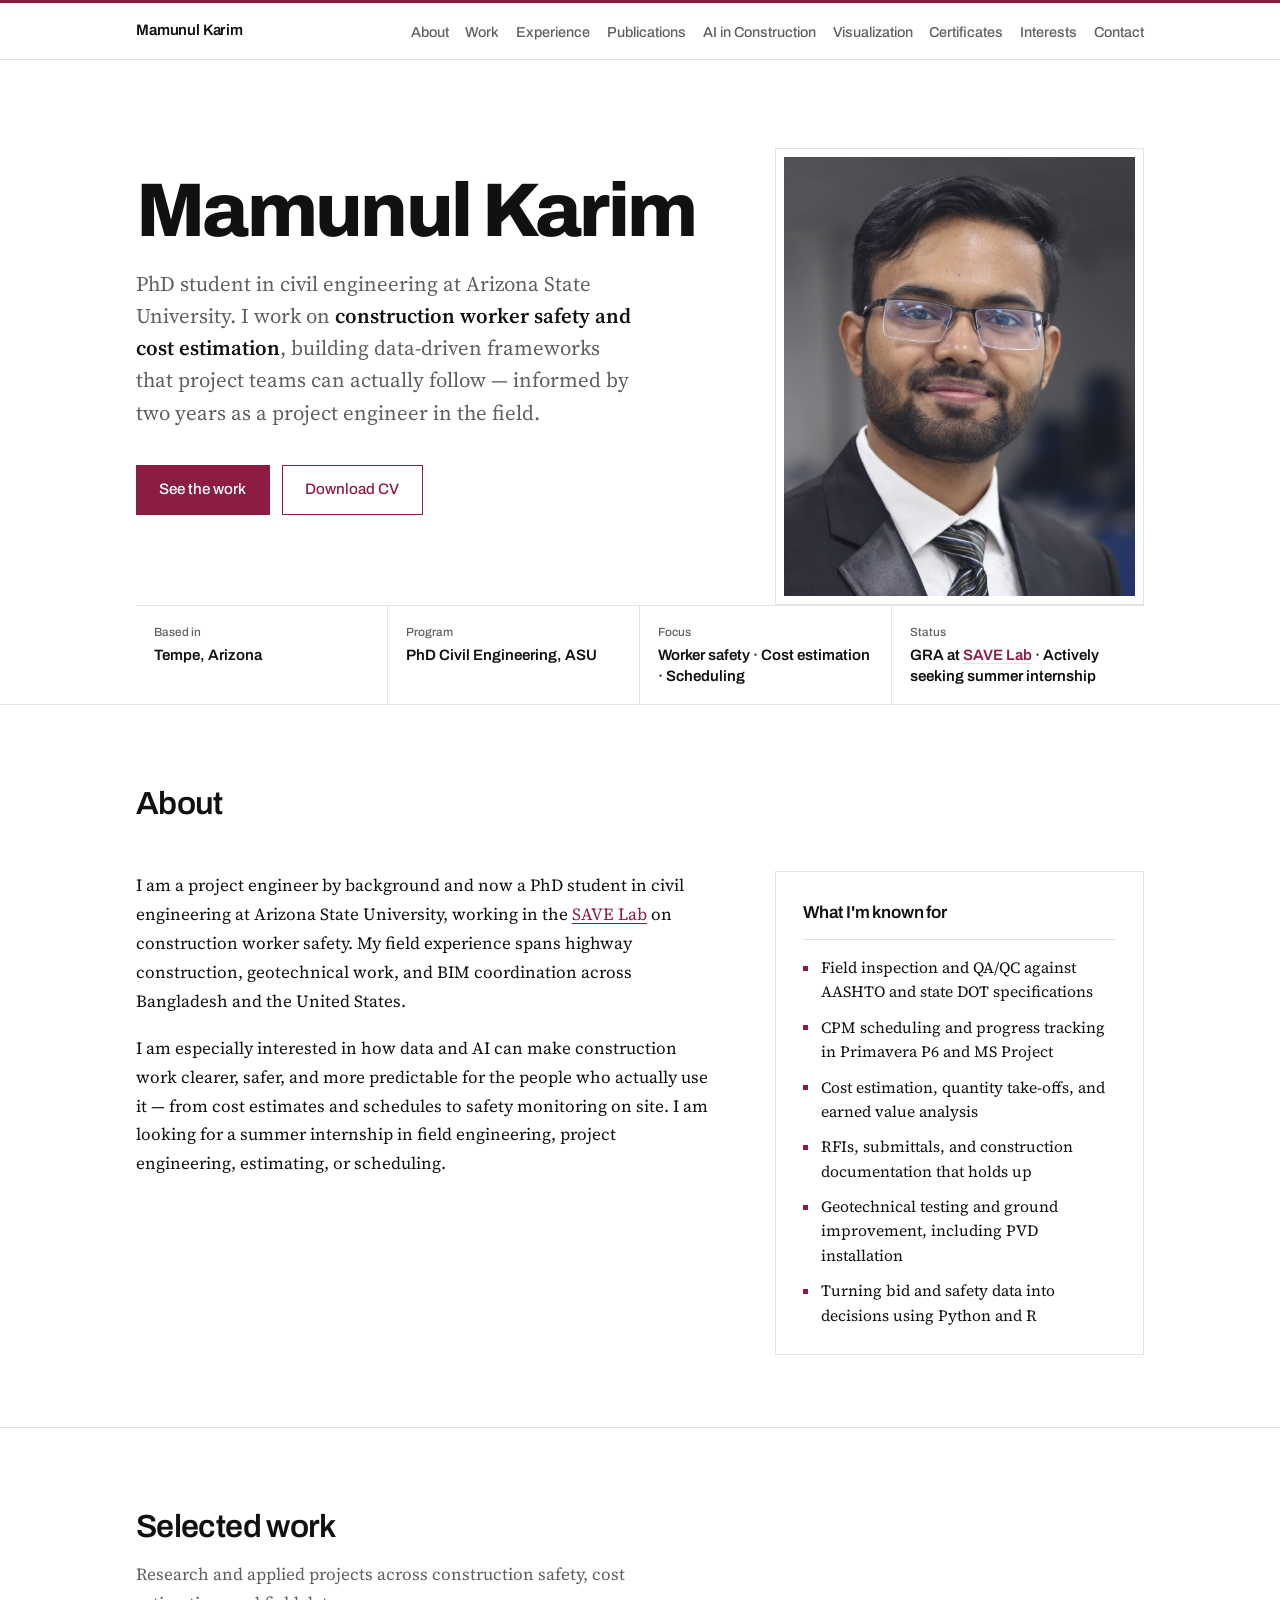
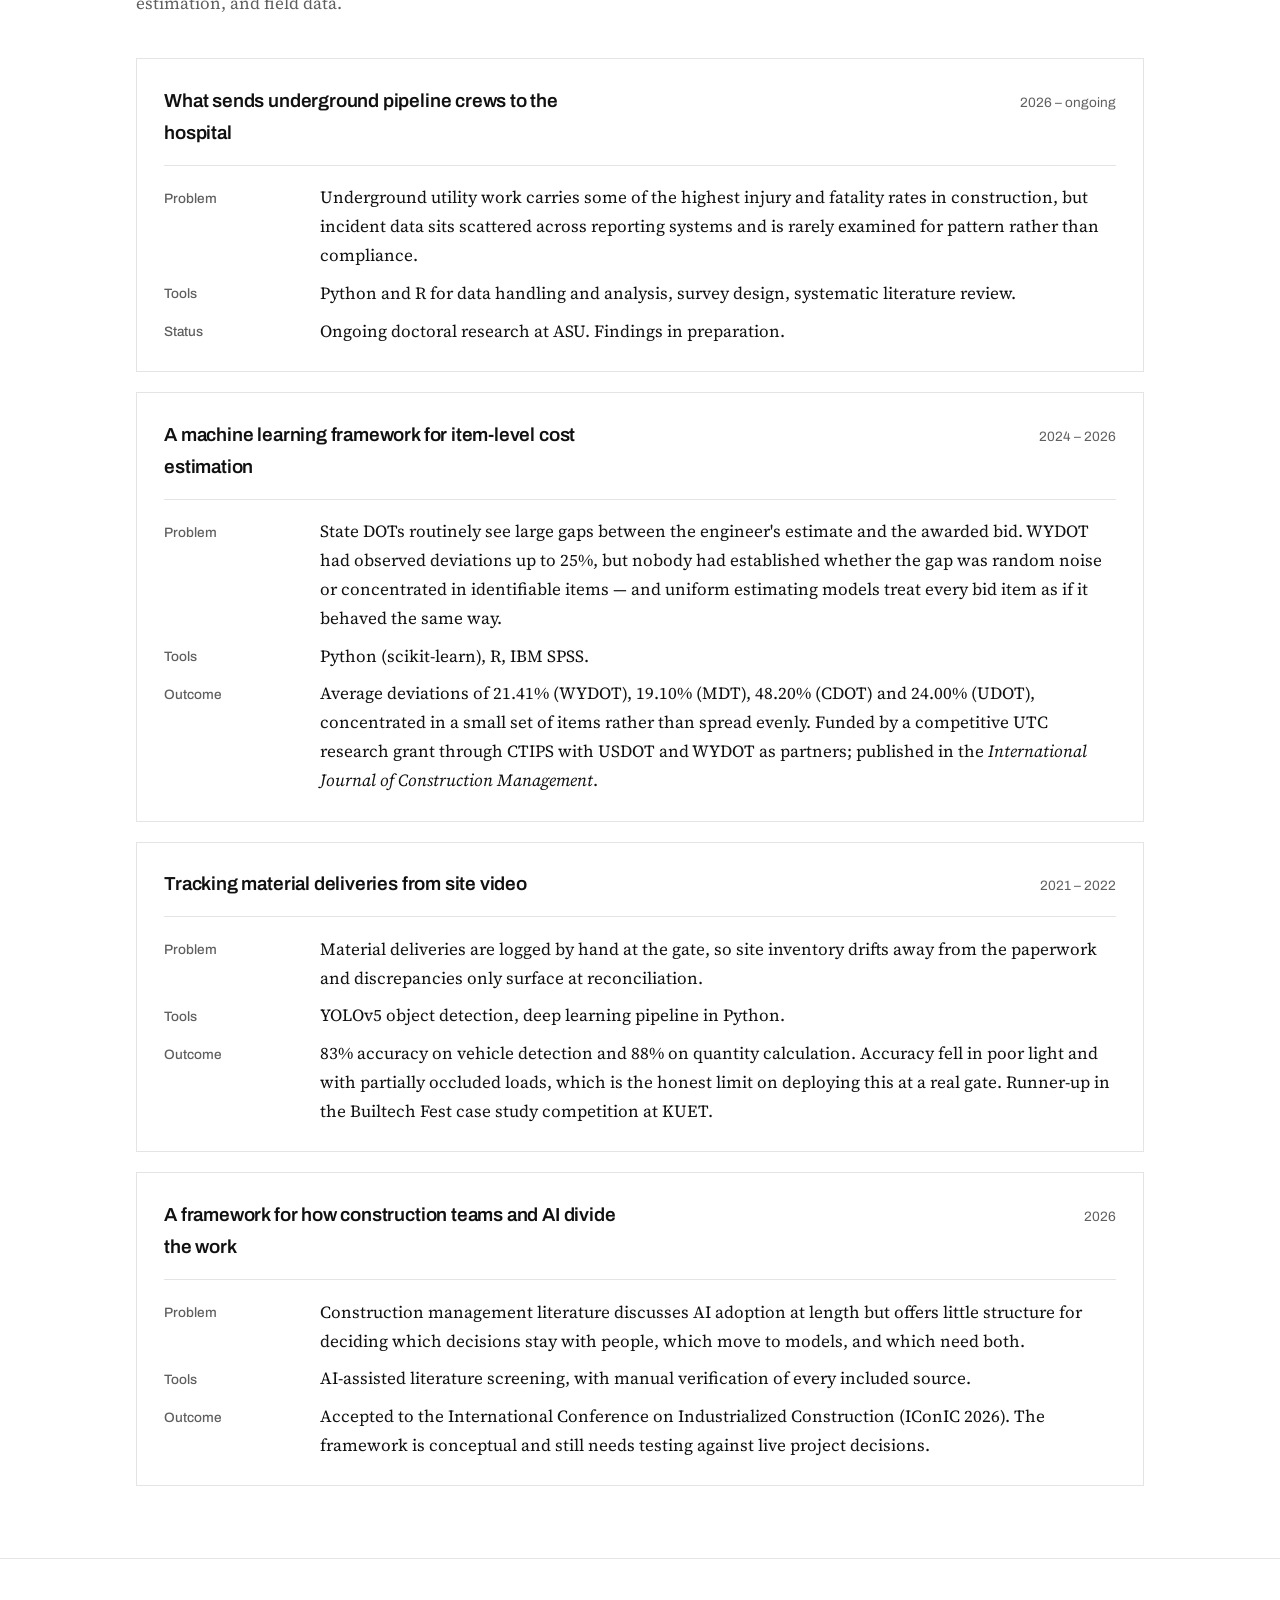
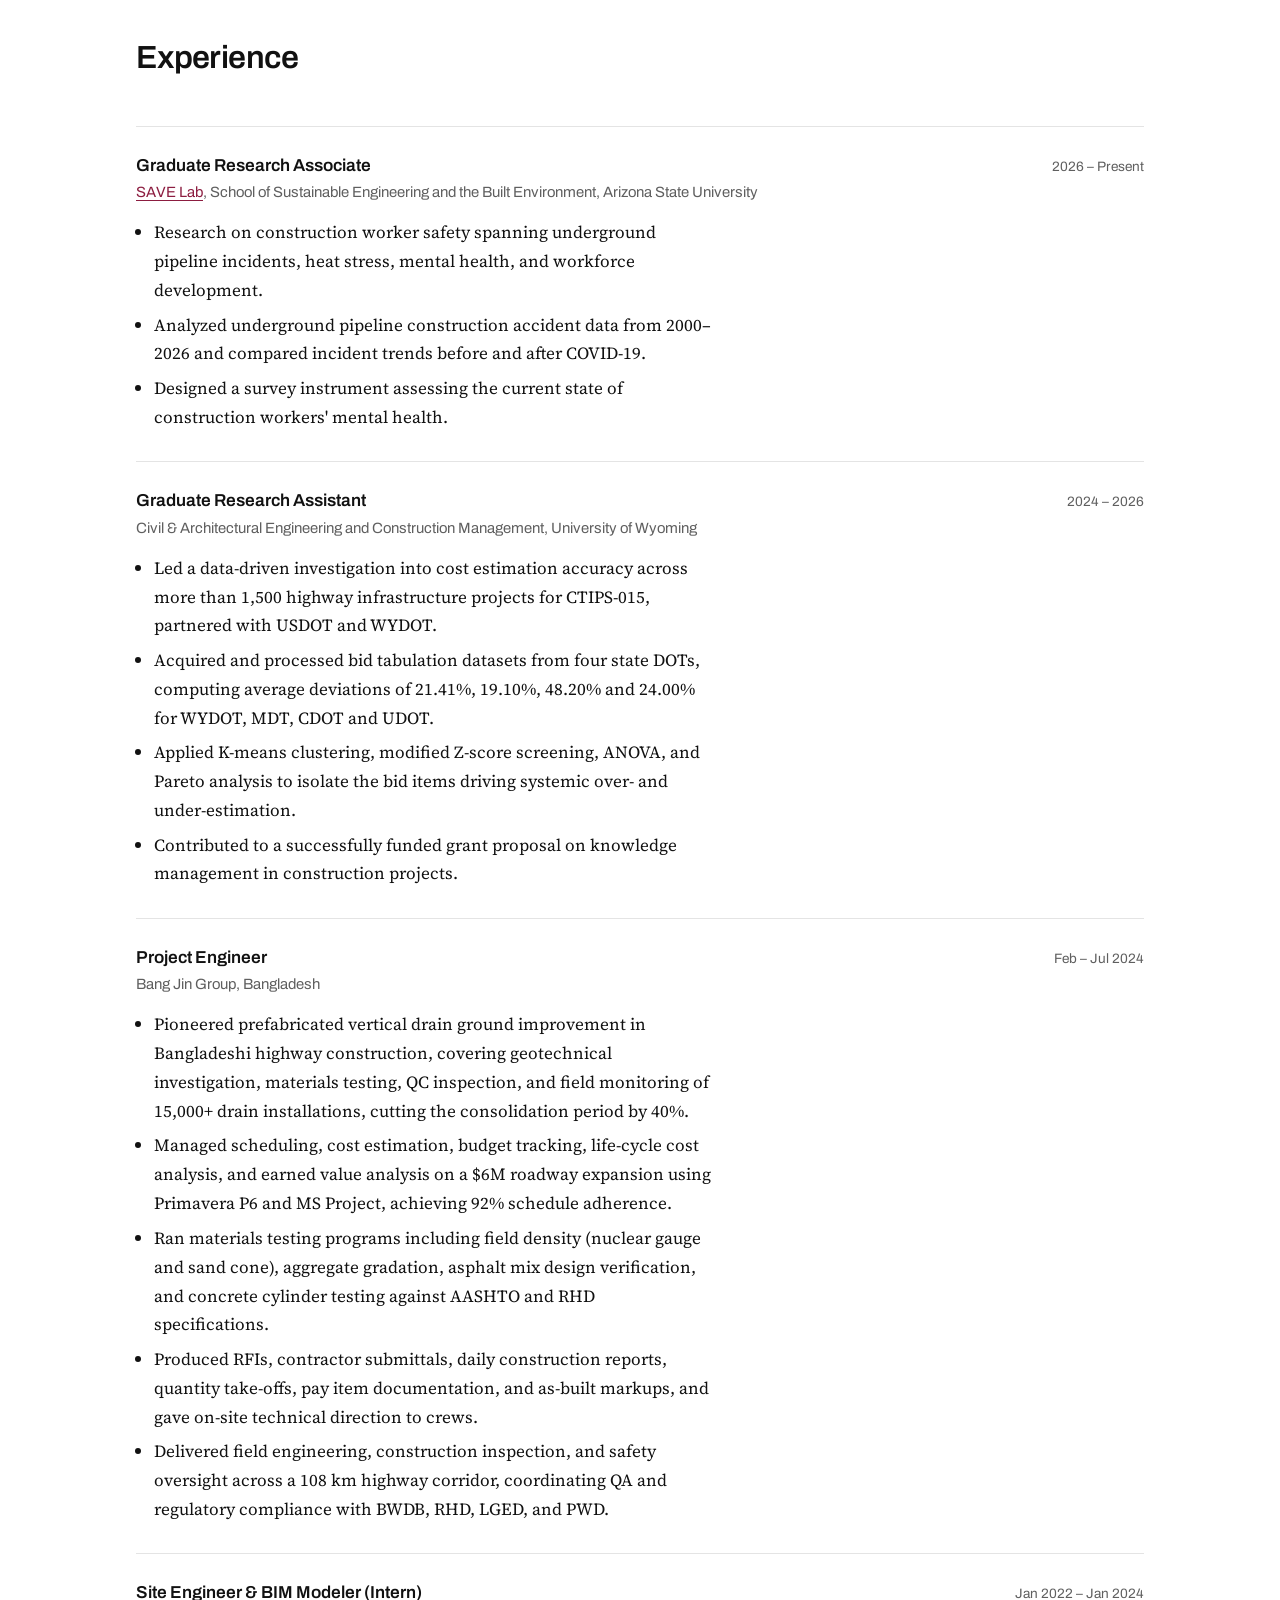
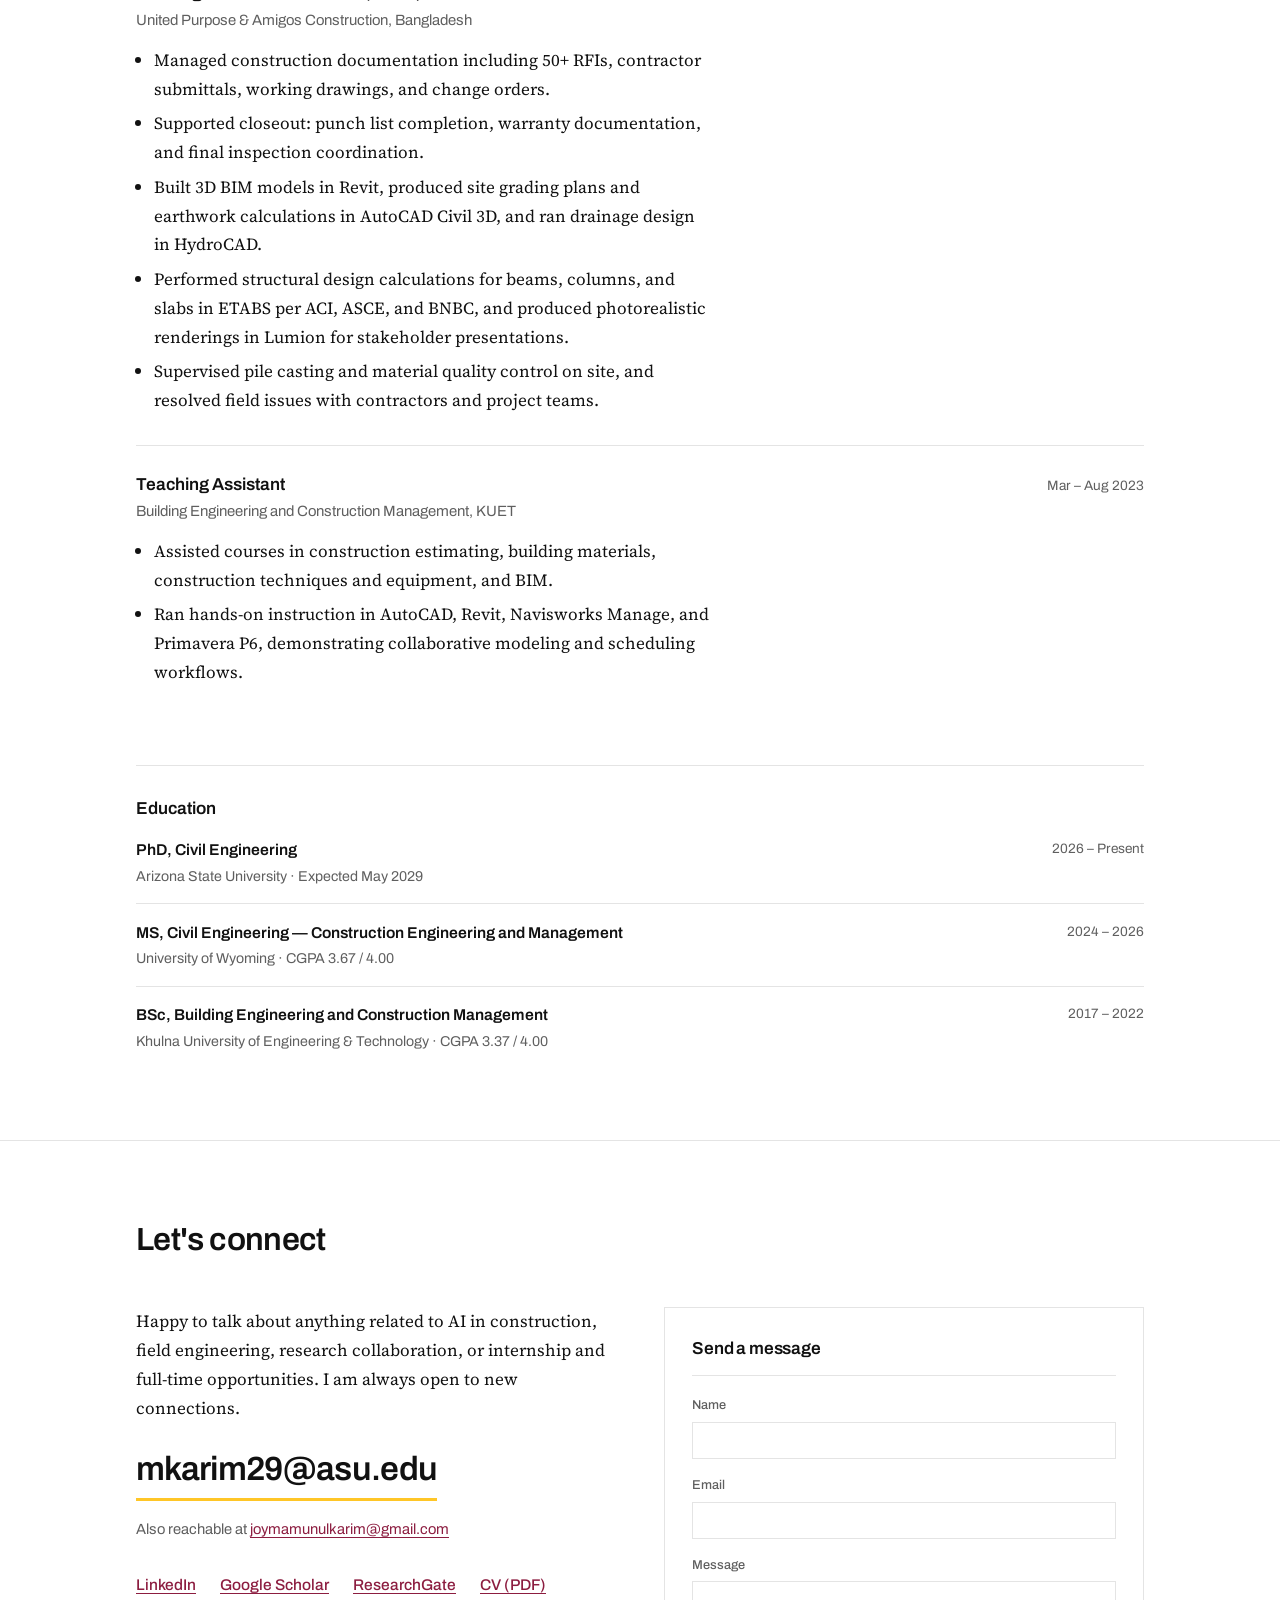
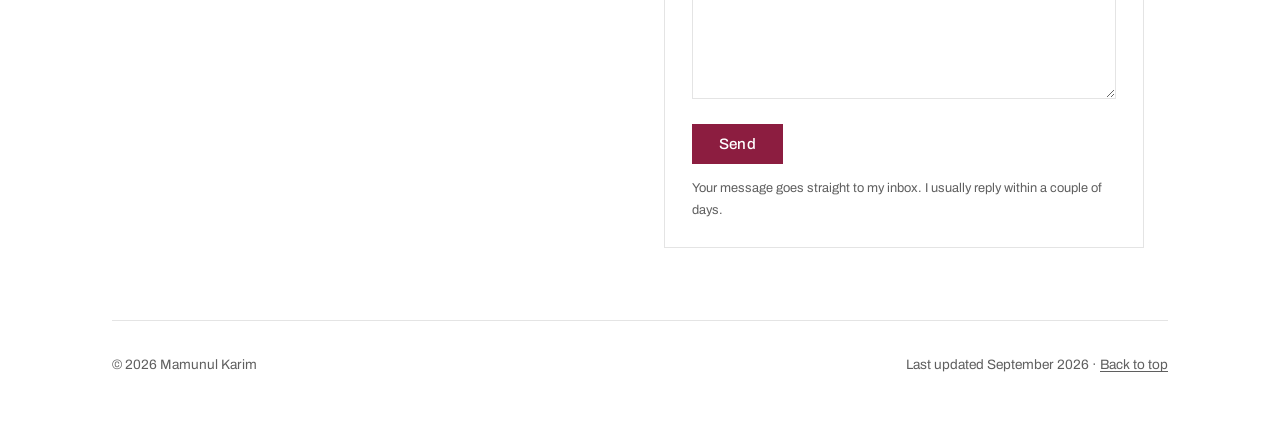
==== commit ce955b1c: "Newly Updated in the AI in Construction" ====
--- a/index.html
+++ b/index.html
@@ -31,6 +31,7 @@
       <li><a href="#work">Work</a></li>
       <li><a href="#experience">Experience</a></li>
       <li><a href="publications.html">Publications</a></li>
+      <li><a href="ai-construction.html">AI in Construction</a></li>
       <li><a href="visualization.html">Visualization</a></li>
       <li><a href="certificates.html">Certificates</a></li>
       <li><a href="interests.html">Interests</a></li>
--- a/style.css
+++ b/style.css
@@ -50,7 +50,7 @@
 .nav-links a{font-family:Archivo;font-weight:500;font-size:.9rem;text-decoration:none;color:var(--slate);}
 .nav-links a:hover{color:var(--ink);}
 .nav-links a.here{color:var(--ink);border-bottom:2px solid var(--gold);padding-bottom:2px;}
-@media (max-width:760px){
+@media (max-width:980px){
   .nav-in{gap:.75rem;}
   .nav-links{
     gap:.95rem;flex:1;justify-content:flex-end;
@@ -191,6 +191,13 @@
 .video-wrap iframe{width:100%;aspect-ratio:16/9;border:0;display:block;}
 .video-note{font-family:Archivo;font-size:.85rem;color:var(--slate);margin:0;}
 
+/* ---------- BOARDS (AI in Construction page) ---------- */
+.board{margin:0;border:1px solid var(--rule);padding:.5rem;max-width:44rem;}
+.board a{display:block;}
+.board img{width:100%;}
+.board figcaption{font-family:Archivo;font-size:.85rem;color:var(--slate);padding:.75rem .3rem .2rem;line-height:1.5;}
+.board figcaption b{color:var(--ink);font-weight:600;display:block;font-size:.92rem;margin-bottom:.1rem;}
+
 /* ---------- CERTIFICATES ---------- */
 .certs{display:grid;grid-template-columns:repeat(3,minmax(0,1fr));gap:1.5rem;}
 .cert{margin:0;border:1px solid var(--rule);padding:.5rem;}
